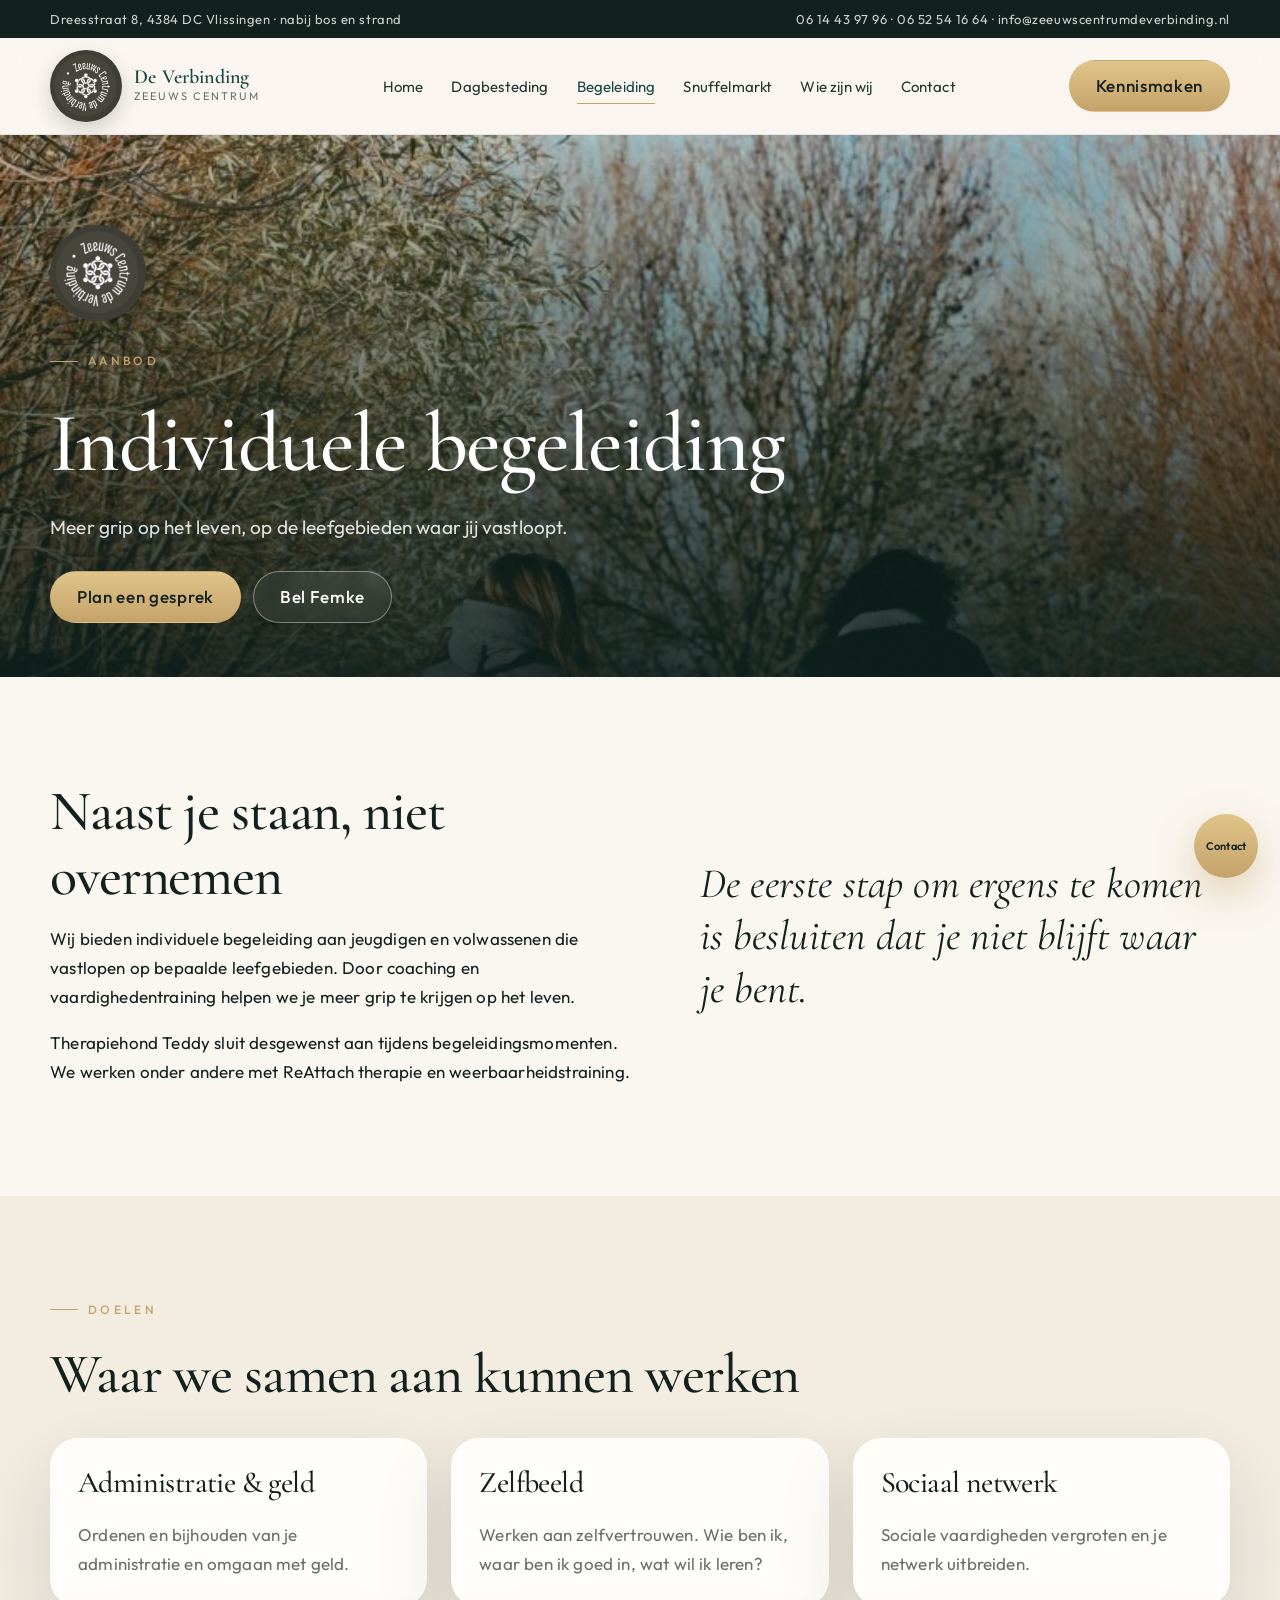
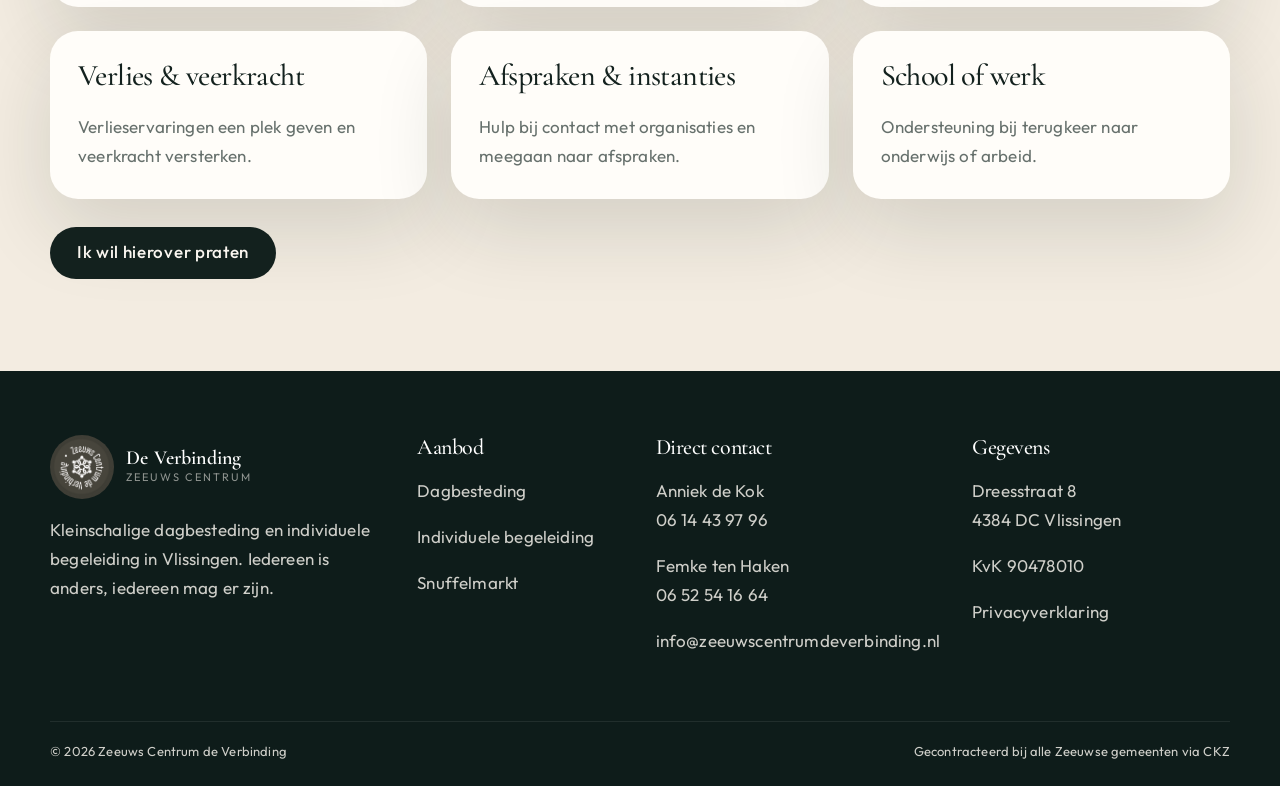
==== begeleiding.html @ 7be74216 "Voeg de verbeterde website voor Zeeuws Centrum de Verbinding toe. Co-authored-by: Cursor <cursoragen" ====
<!DOCTYPE html>
<html lang="nl">
<head>
  <meta charset="UTF-8">
  <meta name="viewport" content="width=device-width, initial-scale=1.0">
  <title>Individuele begeleiding | Zeeuws Centrum de Verbinding</title>
  <meta name="description" content="Individuele begeleiding voor jeugdigen en volwassenen in Vlissingen: coaching, vaardighedentraining, ReAttach en weerbaarheid.">
  <link rel="preconnect" href="https://fonts.googleapis.com">
  <link rel="preconnect" href="https://fonts.gstatic.com" crossorigin>
  <link href="https://fonts.googleapis.com/css2?family=Cormorant+Garamond:ital,wght@0,500;0,600;1,500&family=Outfit:wght@300;400;500;600&display=swap" rel="stylesheet">
  <link rel="icon" href="img/favicon.png" type="image/png">
  <link rel="apple-touch-icon" href="img/logo.png">
  <link rel="stylesheet" href="css/style.css">
</head>
<body data-page="begeleiding">
  <a class="skip" href="#inhoud">Ga naar de inhoud</a>
  <div data-header></div>
  <main id="inhoud">
    <section class="page-hero">
      <div class="page-hero-media">
        <img src="img/begeleiding.jpg" alt="Wandelen tijdens individuele begeleiding">
      </div>
      <div class="container">
        <p class="eyebrow">Aanbod</p>
        <h1>Individuele begeleiding</h1>
        <p class="lede" style="color:rgba(255,255,255,.86)">Meer grip op het leven, op de leefgebieden waar jij vastloopt.</p>
        <div class="cta-row">
          <a class="btn btn-gold" href="contact.html">Plan een gesprek</a>
          <a class="btn btn-ghost" href="tel:+31652541664">Bel Femke</a>
        </div>
      </div>
    </section>

    <section class="section">
      <div class="container split">
        <div>
          <h2>Naast je staan, niet overnemen</h2>
          <p>Wij bieden individuele begeleiding aan jeugdigen en volwassenen die vastlopen op bepaalde leefgebieden. Door coaching en vaardighedentraining helpen we je meer grip te krijgen op het leven.</p>
          <p>Therapiehond Teddy sluit desgewenst aan tijdens begeleidingsmomenten. We werken onder andere met ReAttach therapie en weerbaarheidstraining.</p>
        </div>
        <div>
          <p class="quote">De eerste stap om ergens te komen is besluiten dat je niet blijft waar je bent.</p>
        </div>
      </div>
    </section>

    <section class="section section-sand">
      <div class="container">
        <p class="eyebrow">Doelen</p>
        <h2>Waar we samen aan kunnen werken</h2>
        <div class="cards" style="margin-top:32px">
          <article class="card"><div class="card-body"><h3>Administratie & geld</h3><p>Ordenen en bijhouden van je administratie en omgaan met geld.</p></div></article>
          <article class="card"><div class="card-body"><h3>Zelfbeeld</h3><p>Werken aan zelfvertrouwen. Wie ben ik, waar ben ik goed in, wat wil ik leren?</p></div></article>
          <article class="card"><div class="card-body"><h3>Sociaal netwerk</h3><p>Sociale vaardigheden vergroten en je netwerk uitbreiden.</p></div></article>
          <article class="card"><div class="card-body"><h3>Verlies & veerkracht</h3><p>Verlieservaringen een plek geven en veerkracht versterken.</p></div></article>
          <article class="card"><div class="card-body"><h3>Afspraken & instanties</h3><p>Hulp bij contact met organisaties en meegaan naar afspraken.</p></div></article>
          <article class="card"><div class="card-body"><h3>School of werk</h3><p>Ondersteuning bij terugkeer naar onderwijs of arbeid.</p></div></article>
        </div>
        <div class="cta-row">
          <a class="btn btn-dark" href="contact.html">Ik wil hierover praten</a>
        </div>
      </div>
    </section>
  </main>
  <div data-footer></div>
  <script src="js/main.js"></script>
</body>
</html>
---- css/style.css ----
:root {
  --ink: #13211e;
  --ink-soft: #243632;
  --sea: #1b4742;
  --sea-deep: #0e2a28;
  --sea-mid: #2f6a63;
  --gold: #c4a36a;
  --gold-bright: #e0c48a;
  --sand: #f3ece1;
  --cream: #faf6f0;
  --paper: #fffdf9;
  --terracotta: #b56b4c;
  --muted: #66706c;
  --line: rgba(196, 163, 106, 0.35);
  --shadow: 0 30px 80px rgba(19, 33, 30, 0.14);
  --radius: 22px;
  --header-h: 96px;
  --font-serif: "Cormorant Garamond", "Times New Roman", serif;
  --font-sans: "Outfit", "Segoe UI", sans-serif;
}

*,
*::before,
*::after {
  box-sizing: border-box;
}

html {
  scroll-behavior: smooth;
}

body {
  margin: 0;
  color: var(--ink);
  background: var(--cream);
  font-family: var(--font-sans);
  font-size: 17px;
  line-height: 1.7;
  letter-spacing: 0.01em;
}

img {
  max-width: 100%;
  display: block;
  background: #d9cbb8;
}

a {
  color: inherit;
  text-decoration: none;
}

button,
input,
select,
textarea {
  font: inherit;
}

.skip {
  position: absolute;
  left: 16px;
  top: -40px;
  background: var(--ink);
  color: white;
  padding: 8px 12px;
  z-index: 100;
}

.skip:focus {
  top: 12px;
}

.container {
  width: min(1180px, calc(100% - 40px));
  margin: 0 auto;
}

.eyebrow {
  display: inline-flex;
  align-items: center;
  gap: 10px;
  color: var(--gold);
  font-size: 12px;
  font-weight: 500;
  letter-spacing: 0.28em;
  text-transform: uppercase;
}

.eyebrow::before {
  content: "";
  width: 28px;
  height: 1px;
  background: var(--gold);
}

h1,
h2,
h3,
.serif {
  font-family: var(--font-serif);
  font-weight: 500;
  letter-spacing: -0.02em;
  line-height: 1.15;
}

h1 {
  font-size: clamp(42px, 7vw, 84px);
  margin: 12px 0 18px;
}

h2 {
  font-size: clamp(34px, 5vw, 56px);
  margin: 10px 0 16px;
}

h3 {
  font-size: 30px;
  margin: 0 0 10px;
}

.lede {
  font-size: 19px;
  color: var(--muted);
  max-width: 640px;
}

.btn {
  display: inline-flex;
  align-items: center;
  justify-content: center;
  gap: 10px;
  min-height: 52px;
  padding: 0 26px;
  border-radius: 999px;
  border: 1px solid transparent;
  cursor: pointer;
  transition: 0.25s ease;
  font-weight: 500;
  letter-spacing: 0.04em;
}

.btn-gold {
  background: linear-gradient(180deg, var(--gold-bright), var(--gold));
  color: var(--ink);
}

.btn-gold:hover {
  transform: translateY(-2px);
  box-shadow: 0 12px 30px rgba(196, 163, 106, 0.35);
}

.btn-ghost {
  border-color: rgba(255, 255, 255, 0.4);
  color: white;
  background: rgba(255, 255, 255, 0.06);
  backdrop-filter: blur(8px);
}

.btn-ghost:hover,
.btn-outline:hover {
  background: var(--ink);
  color: white;
  border-color: var(--ink);
}

.btn-outline {
  border-color: var(--ink);
  background: transparent;
}

.btn-dark {
  background: var(--ink);
  color: var(--cream);
}

.topbar {
  background: var(--ink);
  color: rgba(250, 246, 240, 0.82);
  font-size: 13px;
  letter-spacing: 0.04em;
}

.topbar .container {
  display: flex;
  justify-content: space-between;
  gap: 16px;
  min-height: 38px;
  align-items: center;
  flex-wrap: wrap;
}

.topbar a:hover {
  color: var(--gold-bright);
}

.header {
  position: sticky;
  top: 0;
  z-index: 40;
  background: rgba(250, 246, 240, 0.9);
  backdrop-filter: blur(16px);
  border-bottom: 1px solid rgba(19, 33, 30, 0.08);
}

.header.scrolled {
  box-shadow: 0 10px 30px rgba(19, 33, 30, 0.08);
}

.nav {
  display: flex;
  align-items: center;
  justify-content: space-between;
  min-height: var(--header-h);
  gap: 20px;
  position: relative;
}

.logo {
  display: flex;
  align-items: center;
  gap: 12px;
  min-width: 220px;
  color: var(--sea);
}

.logo img {
  width: 72px;
  height: 72px;
  object-fit: cover;
  border-radius: 50%;
  box-shadow: 0 8px 20px rgba(19, 33, 30, 0.18);
  background: #3f3e36;
}

.logo strong {
  display: block;
  font-family: var(--font-serif);
  font-size: 20px;
  font-weight: 600;
  line-height: 1;
}

.logo span {
  display: block;
  font-size: 11px;
  letter-spacing: 0.18em;
  text-transform: uppercase;
  color: var(--muted);
}

.nav-links {
  display: flex;
  align-items: center;
  gap: 28px;
  list-style: none;
  margin: 0;
  padding: 0;
}

.nav-cta {
  display: none;
}

.nav-links a {
  font-size: 15px;
  color: var(--ink-soft);
  position: relative;
}

.nav-links a:hover,
.nav-links a.active {
  color: var(--sea);
}

.nav-links a.active::after {
  content: "";
  position: absolute;
  left: 0;
  right: 0;
  bottom: -8px;
  height: 1px;
  background: var(--gold);
}

:focus-visible {
  outline: 2px solid var(--gold);
  outline-offset: 3px;
}

.menu-toggle {
  display: none;
  width: 44px;
  height: 44px;
  border: 0;
  background: transparent;
  cursor: pointer;
}

.menu-toggle span,
.menu-toggle span::before,
.menu-toggle span::after {
  display: block;
  width: 22px;
  height: 2px;
  background: var(--ink);
  position: relative;
}

.menu-toggle span::before,
.menu-toggle span::after {
  content: "";
  position: absolute;
}

.menu-toggle span::before {
  top: -7px;
}

.menu-toggle span::after {
  top: 7px;
}

.hero {
  position: relative;
  min-height: calc(100vh - 122px);
  display: grid;
  align-items: end;
  color: white;
  overflow: hidden;
  background: var(--sea-deep, #0e2a28);
}

.hero-media,
.page-hero-media {
  position: absolute;
  inset: 0;
}

.hero-media img,
.page-hero-media img {
  width: 100%;
  height: 100%;
  object-fit: cover;
}

.hero-media::after,
.page-hero-media::after {
  content: "";
  position: absolute;
  inset: 0;
  background:
    linear-gradient(180deg, rgba(14, 32, 29, 0.18) 0%, rgba(14, 32, 29, 0.55) 48%, rgba(14, 32, 29, 0.88) 100%),
    radial-gradient(circle at 20% 20%, rgba(196, 163, 106, 0.18), transparent 36%);
}

.hero-content {
  position: relative;
  z-index: 1;
  padding: 80px 0 64px;
}

.hero-logo {
  width: 132px;
  height: 132px;
  object-fit: cover;
  border-radius: 50%;
  margin-bottom: 22px;
  box-shadow: 0 18px 40px rgba(0, 0, 0, 0.28);
  background: #3f3e36;
}

.page-hero .hero-logo {
  width: 96px;
  height: 96px;
  margin-bottom: 18px;
}

.hero-actions,
.cta-row {
  display: flex;
  flex-wrap: wrap;
  gap: 12px;
  margin-top: 28px;
}

.trust-row {
  display: flex;
  flex-wrap: wrap;
  gap: 10px;
  margin-top: 36px;
}

.chip {
  border: 1px solid rgba(255, 255, 255, 0.22);
  background: rgba(255, 255, 255, 0.08);
  padding: 8px 14px;
  border-radius: 999px;
  font-size: 13px;
}

.page-hero {
  position: relative;
  min-height: 420px;
  display: grid;
  align-items: end;
  color: white;
}

.page-hero .container {
  position: relative;
  z-index: 1;
  padding: 90px 0 54px;
}

.section {
  padding: 92px 0;
}

.section-dark {
  background: var(--ink);
  color: var(--cream);
}

.section-sea {
  background: var(--sea);
  color: var(--cream);
}

.section-sand {
  background: var(--sand);
}

.split {
  display: grid;
  grid-template-columns: 1.05fr 0.95fr;
  gap: 64px;
  align-items: center;
}

.quote-mark {
  font-family: var(--font-serif);
  font-size: 88px;
  line-height: 0.6;
  color: var(--gold);
  margin-bottom: 18px;
}

.quote {
  font-family: var(--font-serif);
  font-size: clamp(28px, 3.4vw, 42px);
  font-style: italic;
  line-height: 1.25;
}

.frame {
  position: relative;
}

.frame img {
  width: 100%;
  height: 560px;
  object-fit: cover;
  border-radius: 28px;
}

.frame::after {
  content: "";
  position: absolute;
  inset: 18px -18px -18px 18px;
  border: 1px solid var(--gold);
  border-radius: 28px;
  z-index: -1;
}

.stats {
  display: grid;
  grid-template-columns: repeat(3, 1fr);
  gap: 18px;
  margin-top: 36px;
}

.stat {
  padding: 18px 0 0;
  border-top: 1px solid var(--line);
}

.stat b {
  display: block;
  font-family: var(--font-serif);
  font-size: 28px;
}

.cards {
  display: grid;
  grid-template-columns: repeat(3, 1fr);
  gap: 24px;
}

.card {
  background: var(--paper);
  border-radius: 28px;
  overflow: hidden;
  box-shadow: var(--shadow);
  display: flex;
  flex-direction: column;
  transition: transform 0.35s ease, box-shadow 0.35s ease;
}

.card:hover {
  transform: translateY(-6px);
  box-shadow: 0 40px 90px rgba(19, 33, 30, 0.18);
}

.card img {
  width: 100%;
  height: 240px;
  object-fit: cover;
  object-position: center 18%;
}

.card-body {
  padding: 28px;
  display: flex;
  flex-direction: column;
  gap: 10px;
  flex: 1;
}

.card-body p {
  color: var(--muted);
  margin: 0 0 auto;
}

.mosaic {
  display: grid;
  grid-template-columns: 1.2fr 1fr 1fr;
  grid-template-rows: 240px 240px;
  gap: 16px;
}

.tile {
  position: relative;
  overflow: hidden;
  border-radius: 24px;
  color: white;
}

.tile img {
  width: 100%;
  height: 100%;
  object-fit: cover;
  transition: 0.6s ease;
}

.tile:hover img {
  transform: scale(1.06);
}

.tile span {
  position: absolute;
  left: 20px;
  bottom: 18px;
  z-index: 1;
  font-family: var(--font-serif);
  font-size: 28px;
}

.tile::after {
  content: "";
  position: absolute;
  inset: 0;
  background: linear-gradient(180deg, transparent, rgba(13, 28, 26, 0.72));
}

.tile.wide {
  grid-row: span 2;
}

.steps {
  display: grid;
  grid-template-columns: repeat(3, 1fr);
  gap: 28px;
}

.step {
  padding: 8px 8px 0 0;
}

.step-num {
  font-family: var(--font-serif);
  font-size: 54px;
  color: var(--gold);
  line-height: 1;
}

.tags {
  display: flex;
  flex-wrap: wrap;
  gap: 10px;
}

.tag {
  background: rgba(255, 255, 255, 0.08);
  border: 1px solid rgba(255, 255, 255, 0.14);
  padding: 8px 14px;
  border-radius: 999px;
  font-size: 14px;
}

.team-grid {
  display: grid;
  grid-template-columns: 1fr 1fr;
  gap: 24px;
}

.person {
  background: var(--paper);
  border-radius: 28px;
  padding: 32px;
  box-shadow: var(--shadow);
}

.avatar {
  width: 84px;
  height: 84px;
  border-radius: 50%;
  display: grid;
  place-items: center;
  background: var(--sea);
  color: var(--gold-bright);
  font-family: var(--font-serif);
  font-size: 32px;
  margin-bottom: 18px;
}

.trust-grid {
  display: grid;
  grid-template-columns: repeat(4, 1fr);
  gap: 18px;
}

.trust-item {
  border: 1px solid var(--line);
  border-radius: 20px;
  padding: 24px;
  background: rgba(255, 255, 255, 0.03);
}

.contact-panel {
  display: grid;
  grid-template-columns: 0.9fr 1.1fr;
  gap: 36px;
  background: var(--paper);
  color: var(--ink);
  border-radius: 32px;
  overflow: hidden;
  box-shadow: var(--shadow);
}

.contact-side {
  background: var(--sea);
  color: var(--cream);
  padding: 42px;
}

.contact-side a {
  color: var(--gold-bright);
}

.contact-form,
.form-wrap {
  padding: 42px;
}

.form-grid {
  display: grid;
  grid-template-columns: 1fr 1fr;
  gap: 16px;
}

label {
  display: block;
  font-size: 13px;
  letter-spacing: 0.08em;
  text-transform: uppercase;
  margin-bottom: 6px;
  color: var(--muted);
}

input,
select,
textarea {
  width: 100%;
  border: 1px solid rgba(19, 33, 30, 0.12);
  background: var(--cream);
  border-radius: 14px;
  padding: 14px 16px;
  outline: none;
}

input:focus,
select:focus,
textarea:focus {
  border-color: var(--gold);
  box-shadow: 0 0 0 4px rgba(196, 163, 106, 0.18);
}

textarea {
  min-height: 140px;
  resize: vertical;
}

.full {
  grid-column: 1 / -1;
}

.form-success {
  display: none;
  background: #eef6f1;
  border: 1px solid #b7d7c5;
  color: #1d4d38;
  padding: 16px 18px;
  border-radius: 16px;
  margin-bottom: 16px;
}

.form-success.show {
  display: block;
}

.footer {
  background: #0e1c1a;
  color: rgba(250, 246, 240, 0.82);
  padding: 64px 0 24px;
}

.footer-grid {
  display: grid;
  grid-template-columns: 1.3fr 0.8fr 0.9fr 1fr;
  gap: 32px;
}

.footer h3 {
  color: white;
  font-size: 22px;
}

.footer .logo {
  color: var(--gold-bright);
  margin-bottom: 16px;
}

.footer .logo strong {
  color: white;
}

.footer .logo span {
  color: rgba(250, 246, 240, 0.55);
}

.footer .logo img {
  width: 64px;
  height: 64px;
  box-shadow: none;
}

.footer a:hover {
  color: var(--gold-bright);
}

.footer-bottom {
  display: flex;
  justify-content: space-between;
  gap: 12px;
  flex-wrap: wrap;
  margin-top: 48px;
  padding-top: 18px;
  border-top: 1px solid rgba(255, 255, 255, 0.08);
  font-size: 13px;
}

.sticky-cta {
  display: none;
}

.float-contact {
  position: fixed;
  right: 22px;
  bottom: 22px;
  z-index: 50;
}

.float-btn {
  width: 64px;
  height: 64px;
  border: 0;
  border-radius: 50%;
  background: linear-gradient(180deg, var(--gold-bright), var(--gold));
  color: var(--ink);
  box-shadow: 0 16px 40px rgba(196, 163, 106, 0.45);
  cursor: pointer;
  font-weight: 600;
  font-size: 11px;
  letter-spacing: 0.02em;
  line-height: 1.15;
  padding: 6px;
}

.float-panel {
  display: none;
  position: absolute;
  right: 0;
  bottom: 76px;
  width: 280px;
  background: var(--paper);
  border-radius: 20px;
  box-shadow: var(--shadow);
  padding: 16px;
}

.float-panel.open {
  display: grid;
  gap: 8px;
}

.float-panel a {
  display: block;
  padding: 12px 14px;
  border-radius: 12px;
  background: var(--sand);
}

.float-panel a:hover {
  background: var(--ink);
  color: white;
}

.map {
  width: 100%;
  height: 360px;
  border: 0;
  border-radius: 24px;
  filter: grayscale(0.25) contrast(1.05);
}

.list {
  margin: 0;
  padding-left: 18px;
  color: var(--muted);
}

.list li {
  margin: 8px 0;
}

.activity-grid {
  display: grid;
  grid-template-columns: repeat(3, 1fr);
  gap: 22px;
}

.activity {
  background: var(--paper);
  border-radius: 24px;
  overflow: hidden;
  box-shadow: var(--shadow);
}

.activity img {
  height: 190px;
  width: 100%;
  object-fit: cover;
}

.activity div {
  padding: 22px;
}

.shop-grid {
  display: grid;
  grid-template-columns: repeat(3, 1fr);
  gap: 22px;
}

.product {
  background: var(--paper);
  border-radius: 24px;
  overflow: hidden;
  box-shadow: var(--shadow);
}

.product img {
  height: 250px;
  width: 100%;
  object-fit: cover;
}

.product div {
  padding: 20px 22px 24px;
}

.price {
  color: var(--sea);
  font-weight: 600;
}

.reveal {
  opacity: 0;
  transform: translateY(18px);
  animation: rise 0.8s ease forwards;
}

@keyframes rise {
  to {
    opacity: 1;
    transform: none;
  }
}

@media (max-width: 980px) {
  .menu-toggle {
    display: grid;
    place-items: center;
  }

  .nav-links,
  .header-cta {
    display: none;
  }

  .nav-links.open {
    display: flex;
    flex-direction: column;
    align-items: stretch;
    position: absolute;
    left: 50%;
    transform: translateX(-50%);
    width: 100vw;
    top: 100%;
    background: var(--cream);
    padding: 12px 24px 24px;
    border-bottom: 1px solid rgba(19, 33, 30, 0.08);
    box-shadow: 0 24px 40px rgba(19, 33, 30, 0.1);
    gap: 6px;
    z-index: 30;
  }

  .nav-links.open a {
    display: block;
    padding: 10px 0;
    font-size: 17px;
  }

  .nav-cta {
    display: block;
    padding-top: 10px;
  }

  .nav-cta .btn {
    width: 100%;
  }

  .logo {
    min-width: 0;
  }

  .logo img {
    width: 52px;
    height: 52px;
  }

  .nav {
    min-height: 72px;
  }

  .split,
  .cards,
  .steps,
  .team-grid,
  .trust-grid,
  .contact-panel,
  .footer-grid,
  .activity-grid,
  .shop-grid,
  .form-grid,
  .stats {
    grid-template-columns: 1fr;
  }

  .mosaic {
    grid-template-columns: 1fr;
    grid-template-rows: none;
  }

  .tile,
  .tile.wide {
    min-height: 220px;
    grid-row: auto;
  }

  .frame img {
    height: 280px;
  }

  .frame::after {
    display: none;
  }

  .sticky-cta {
    display: grid;
    grid-template-columns: 1fr 1fr;
    position: fixed;
    left: 0;
    right: 0;
    bottom: 0;
    z-index: 45;
    background: var(--ink);
    padding: 10px 10px max(10px, env(safe-area-inset-bottom));
    gap: 8px;
  }

  .sticky-cta .btn {
    min-height: 46px;
    width: 100%;
  }

  .sticky-cta .btn-ghost {
    color: white;
    border-color: rgba(255, 255, 255, 0.35);
    background: transparent;
  }

  .float-contact {
    display: none;
  }

  body {
    padding-bottom: calc(70px + env(safe-area-inset-bottom));
  }

  .section {
    padding: 64px 0;
  }

  .contact-side,
  .contact-form,
  .form-wrap {
    padding: 24px;
  }

  .hero .btn-ghost {
    display: none;
  }
}

@media (max-width: 640px) {
  .topbar {
    display: none;
  }

  .hero,
  .page-hero {
    min-height: 0;
  }

  .hero-content,
  .page-hero .container {
    padding: 36px 0 40px;
  }

  .hero-logo {
    display: none;
  }

  .container {
    width: min(1180px, calc(100% - 32px));
  }

  h1 {
    font-size: clamp(34px, 11vw, 48px);
  }

  .lede {
    font-size: 16px;
  }

  .chip {
    font-size: 12px;
    padding: 6px 10px;
  }
}
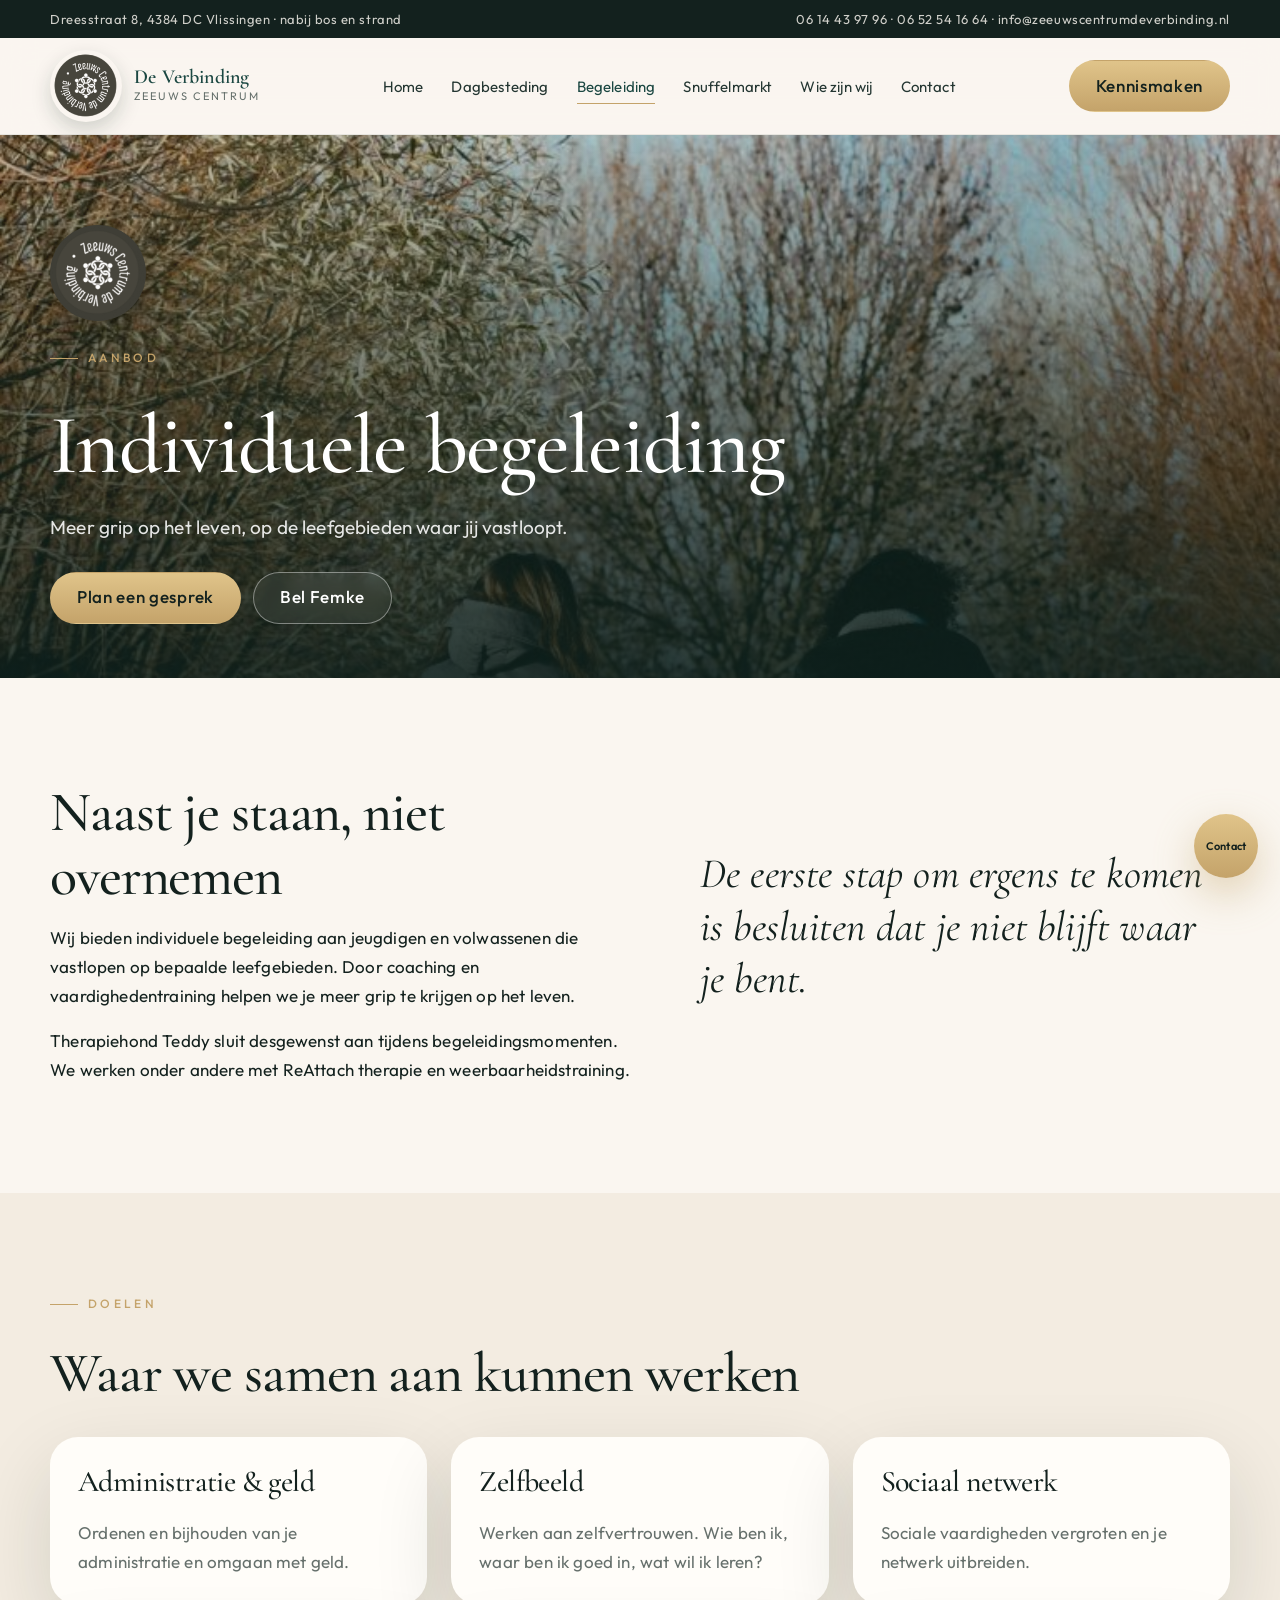
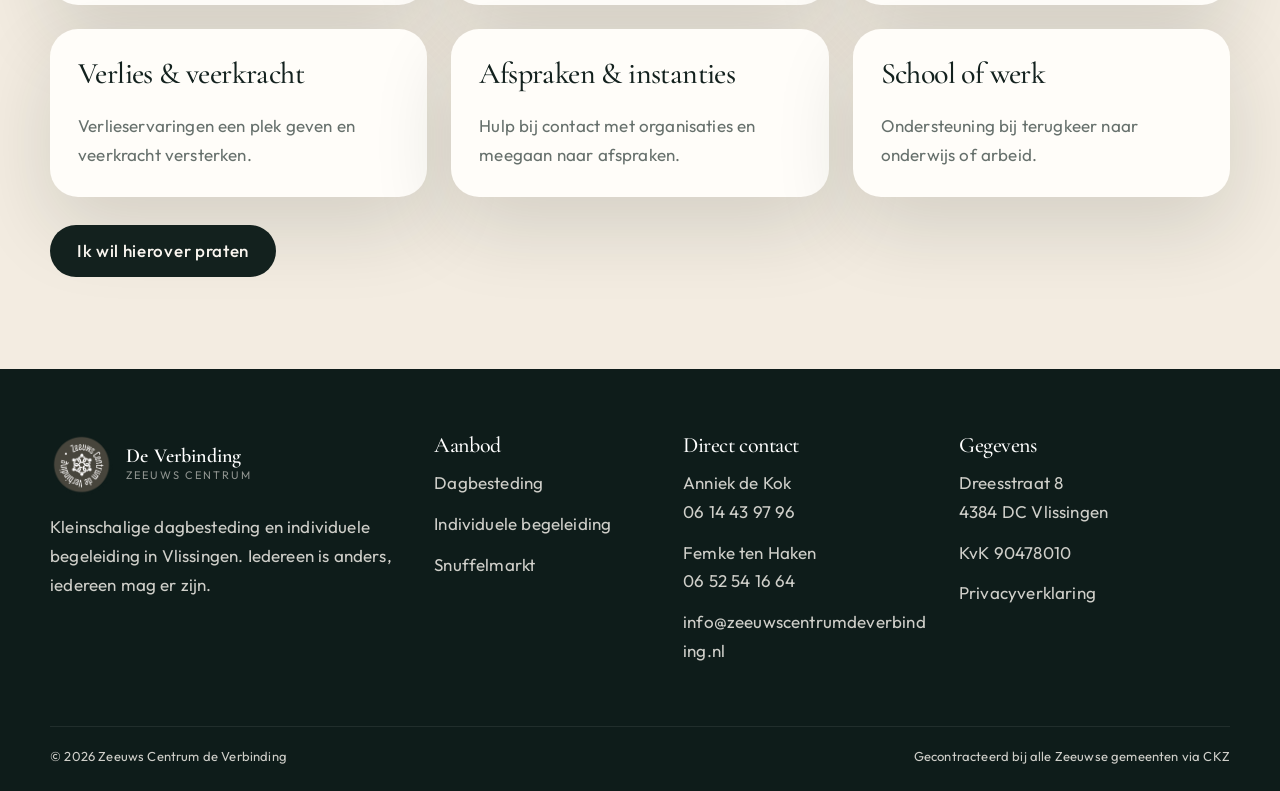
==== commit 1e958fb5: "Maak contactknoppen en mobiele weergave professioneler. Co-authored-by: Cursor <cursoragent@cursor.c" ====
--- a/begeleiding.html
+++ b/begeleiding.html
@@ -2,7 +2,7 @@
 <html lang="nl">
 <head>
   <meta charset="UTF-8">
-  <meta name="viewport" content="width=device-width, initial-scale=1.0">
+  <meta name="viewport" content="width=device-width, initial-scale=1.0, viewport-fit=cover">
   <title>Individuele begeleiding | Zeeuws Centrum de Verbinding</title>
   <meta name="description" content="Individuele begeleiding voor jeugdigen en volwassenen in Vlissingen: coaching, vaardighedentraining, ReAttach en weerbaarheid.">
   <link rel="preconnect" href="https://fonts.googleapis.com">
@@ -10,7 +10,7 @@
   <link href="https://fonts.googleapis.com/css2?family=Cormorant+Garamond:ital,wght@0,500;0,600;1,500&family=Outfit:wght@300;400;500;600&display=swap" rel="stylesheet">
   <link rel="icon" href="img/favicon.png" type="image/png">
   <link rel="apple-touch-icon" href="img/logo.png">
-  <link rel="stylesheet" href="css/style.css">
+  <link rel="stylesheet" href="css/style.css?v=3">
 </head>
 <body data-page="begeleiding">
   <a class="skip" href="#inhoud">Ga naar de inhoud</a>
@@ -23,7 +23,7 @@
       <div class="container">
         <p class="eyebrow">Aanbod</p>
         <h1>Individuele begeleiding</h1>
-        <p class="lede" style="color:rgba(255,255,255,.86)">Meer grip op het leven, op de leefgebieden waar jij vastloopt.</p>
+        <p class="lede">Meer grip op het leven, op de leefgebieden waar jij vastloopt.</p>
         <div class="cta-row">
           <a class="btn btn-gold" href="contact.html">Plan een gesprek</a>
           <a class="btn btn-ghost" href="tel:+31652541664">Bel Femke</a>
@@ -48,7 +48,7 @@
       <div class="container">
         <p class="eyebrow">Doelen</p>
         <h2>Waar we samen aan kunnen werken</h2>
-        <div class="cards" style="margin-top:32px">
+        <div class="cards">
           <article class="card"><div class="card-body"><h3>Administratie & geld</h3><p>Ordenen en bijhouden van je administratie en omgaan met geld.</p></div></article>
           <article class="card"><div class="card-body"><h3>Zelfbeeld</h3><p>Werken aan zelfvertrouwen. Wie ben ik, waar ben ik goed in, wat wil ik leren?</p></div></article>
           <article class="card"><div class="card-body"><h3>Sociaal netwerk</h3><p>Sociale vaardigheden vergroten en je netwerk uitbreiden.</p></div></article>
--- a/css/style.css
+++ b/css/style.css
@@ -29,6 +29,11 @@
   scroll-behavior: smooth;
 }
 
+html {
+  scroll-behavior: smooth;
+  overflow-x: hidden;
+}
+
 body {
   margin: 0;
   color: var(--ink);
@@ -37,12 +42,23 @@
   font-size: 17px;
   line-height: 1.7;
   letter-spacing: 0.01em;
+  overflow-x: hidden;
+  -webkit-font-smoothing: antialiased;
+  -moz-osx-font-smoothing: grayscale;
+}
+
+::selection {
+  background: rgba(196, 163, 106, 0.28);
+  color: var(--ink);
+}
+
+p {
+  margin: 0 0 16px;
 }
 
 img {
   max-width: 100%;
   display: block;
-  background: #d9cbb8;
 }
 
 a {
@@ -138,6 +154,7 @@
   transition: 0.25s ease;
   font-weight: 500;
   letter-spacing: 0.04em;
+  text-align: center;
 }
 
 .btn-gold {
@@ -230,7 +247,11 @@
   object-fit: cover;
   border-radius: 50%;
   box-shadow: 0 8px 20px rgba(19, 33, 30, 0.18);
-  background: #3f3e36;
+  flex-shrink: 0;
+}
+
+.logo div {
+  white-space: nowrap;
 }
 
 .logo strong {
@@ -288,6 +309,10 @@
   outline-offset: 3px;
 }
 
+body.menu-open {
+  overflow: hidden;
+}
+
 .menu-toggle {
   display: none;
   width: 44px;
@@ -354,6 +379,15 @@
     radial-gradient(circle at 20% 20%, rgba(196, 163, 106, 0.18), transparent 36%);
 }
 
+.hero .lede,
+.page-hero .lede {
+  color: rgba(255, 255, 255, 0.88);
+}
+
+.section-sea .lede {
+  color: rgba(250, 246, 240, 0.82);
+}
+
 .hero-content {
   position: relative;
   z-index: 1;
@@ -532,6 +566,21 @@
   margin: 0 0 auto;
 }
 
+.card-body .btn {
+  margin-top: 16px;
+  align-self: flex-start;
+}
+
+.cards,
+.mosaic,
+.steps,
+.team-grid,
+.activity-grid,
+.shop-grid,
+.trust-grid {
+  margin-top: 32px;
+}
+
 .mosaic {
   display: grid;
   grid-template-columns: 1.2fr 1fr 1fr;
@@ -598,6 +647,7 @@
   display: flex;
   flex-wrap: wrap;
   gap: 10px;
+  margin-top: 22px;
 }
 
 .tag {
@@ -619,6 +669,32 @@
   border-radius: 28px;
   padding: 32px;
   box-shadow: var(--shadow);
+}
+
+.team-note {
+  margin-top: 28px;
+}
+
+.trust-item p {
+  color: var(--muted);
+  margin: 0;
+}
+
+.trust-item h3 {
+  font-size: 24px;
+}
+
+.prose {
+  max-width: 820px;
+}
+
+.prose h2 {
+  font-size: clamp(26px, 4vw, 34px);
+  margin: 32px 0 12px;
+}
+
+.map {
+  margin-top: 36px;
 }
 
 .avatar {
@@ -656,6 +732,7 @@
   border-radius: 32px;
   overflow: hidden;
   box-shadow: var(--shadow);
+  margin-top: 36px;
 }
 
 .contact-side {
@@ -664,8 +741,78 @@
   padding: 42px;
 }
 
-.contact-side a {
+.contact-side a:not(.action-btn) {
   color: var(--gold-bright);
+}
+
+.contact-sub {
+  margin-top: 28px;
+}
+
+.contact-person {
+  padding: 14px 0;
+  border-bottom: 1px solid rgba(255, 255, 255, 0.12);
+}
+
+.contact-person:first-of-type {
+  padding-top: 8px;
+}
+
+.contact-mail {
+  overflow-wrap: anywhere;
+  word-break: break-word;
+  margin: 18px 0 10px;
+}
+
+.contact-person strong {
+  display: block;
+  font-weight: 600;
+  margin-bottom: 4px;
+}
+
+.contact-actions {
+  display: flex;
+  flex-direction: column;
+  gap: 12px;
+  width: 100%;
+  margin-top: 24px;
+}
+
+.contact-side .contact-actions a.action-btn {
+  display: flex;
+  align-items: center;
+  justify-content: center;
+  width: 100%;
+  min-height: 52px;
+  padding: 14px 22px;
+  border-radius: 999px;
+  box-sizing: border-box;
+  font-weight: 600;
+  letter-spacing: 0.03em;
+  text-decoration: none;
+  line-height: 1.2;
+}
+
+.contact-side .contact-actions a.action-btn-solid {
+  background: #e8d5a8;
+  color: #13211e;
+  border: 1px solid #e8d5a8;
+}
+
+.contact-side .contact-actions a.action-btn-solid:hover {
+  background: #f3e6c4;
+  color: #13211e;
+}
+
+.contact-side .contact-actions a.action-btn-line {
+  background: transparent;
+  color: #faf6f0;
+  border: 1.5px solid rgba(250, 246, 240, 0.55);
+}
+
+.contact-side .contact-actions a.action-btn-line:hover {
+  background: rgba(250, 246, 240, 0.1);
+  color: #faf6f0;
 }
 
 .contact-form,
@@ -765,8 +912,12 @@
   box-shadow: none;
 }
 
-.footer a:hover {
-  color: var(--gold-bright);
+.footer p {
+  margin: 0 0 12px;
+}
+
+.footer a {
+  overflow-wrap: anywhere;
 }
 
 .footer-bottom {
@@ -873,8 +1024,9 @@
   object-fit: cover;
 }
 
-.activity div {
-  padding: 22px;
+.activity p {
+  color: var(--muted);
+  margin: 0;
 }
 
 .shop-grid {
@@ -900,9 +1052,12 @@
   padding: 20px 22px 24px;
 }
 
-.price {
-  color: var(--sea);
-  font-weight: 600;
+.step p {
+  color: var(--muted);
+}
+
+.product h3 {
+  margin-bottom: 6px;
 }
 
 .reveal {
@@ -959,6 +1114,12 @@
 
   .nav-cta .btn {
     width: 100%;
+    color: var(--ink);
+    padding: 0 26px;
+  }
+
+  .nav-links.open a.active::after {
+    display: none;
   }
 
   .logo {
@@ -1046,11 +1207,43 @@
   .contact-side,
   .contact-form,
   .form-wrap {
-    padding: 24px;
-  }
-
-  .hero .btn-ghost {
+    padding: 28px 22px;
+  }
+
+  .contact-panel {
+    gap: 0;
+    margin-top: 28px;
+  }
+
+  .hero .btn-ghost,
+  .page-hero .btn-ghost {
     display: none;
+  }
+
+  .sticky-cta .btn-gold {
+    color: var(--ink);
+  }
+
+  h3 {
+    font-size: 26px;
+  }
+}
+
+@media (min-width: 700px) and (max-width: 980px) {
+  .cards,
+  .activity-grid,
+  .shop-grid,
+  .team-grid,
+  .steps,
+  .trust-grid {
+    grid-template-columns: 1fr 1fr;
+  }
+}
+
+@media (hover: none) {
+  .card:hover {
+    transform: none;
+    box-shadow: var(--shadow);
   }
 }
 
@@ -1074,7 +1267,15 @@
   }
 
   .container {
-    width: min(1180px, calc(100% - 32px));
+    width: min(1180px, calc(100% - 48px));
+  }
+
+  .section-sea {
+    padding: 56px 0 72px;
+  }
+
+  .section-sea h2 {
+    font-size: clamp(32px, 9vw, 44px);
   }
 
   h1 {
@@ -1089,4 +1290,68 @@
     font-size: 12px;
     padding: 6px 10px;
   }
-}
+
+  .quote-mark {
+    font-size: 64px;
+  }
+
+  .tile span {
+    font-size: 24px;
+  }
+
+  .contact-form h2 {
+    font-size: 32px;
+  }
+}
+
+.contact-actions {
+  display: flex;
+  flex-direction: column;
+  gap: 12px;
+  width: 100%;
+  margin-top: 24px;
+}
+
+.contact-actions .action-btn {
+  display: flex;
+  align-items: center;
+  justify-content: center;
+  gap: 10px;
+  width: 100%;
+  min-height: 52px;
+  padding: 14px 20px;
+  border-radius: 999px;
+  box-sizing: border-box;
+  font-weight: 600;
+  letter-spacing: 0.02em;
+  line-height: 1.2;
+  text-decoration: none;
+}
+
+.contact-actions .action-btn svg {
+  width: 18px;
+  height: 18px;
+  flex-shrink: 0;
+}
+
+.contact-actions .action-btn-solid {
+  background: #e8d5a8;
+  color: #13211e;
+  border: 1px solid #e8d5a8;
+}
+
+.contact-actions .action-btn-solid:hover {
+  background: #f3e6c4;
+  color: #13211e;
+}
+
+.contact-actions .action-btn-line {
+  background: transparent;
+  color: #faf6f0;
+  border: 1.5px solid rgba(250, 246, 240, 0.65);
+}
+
+.contact-actions .action-btn-line:hover {
+  background: rgba(250, 246, 240, 0.1);
+  color: #faf6f0;
+}
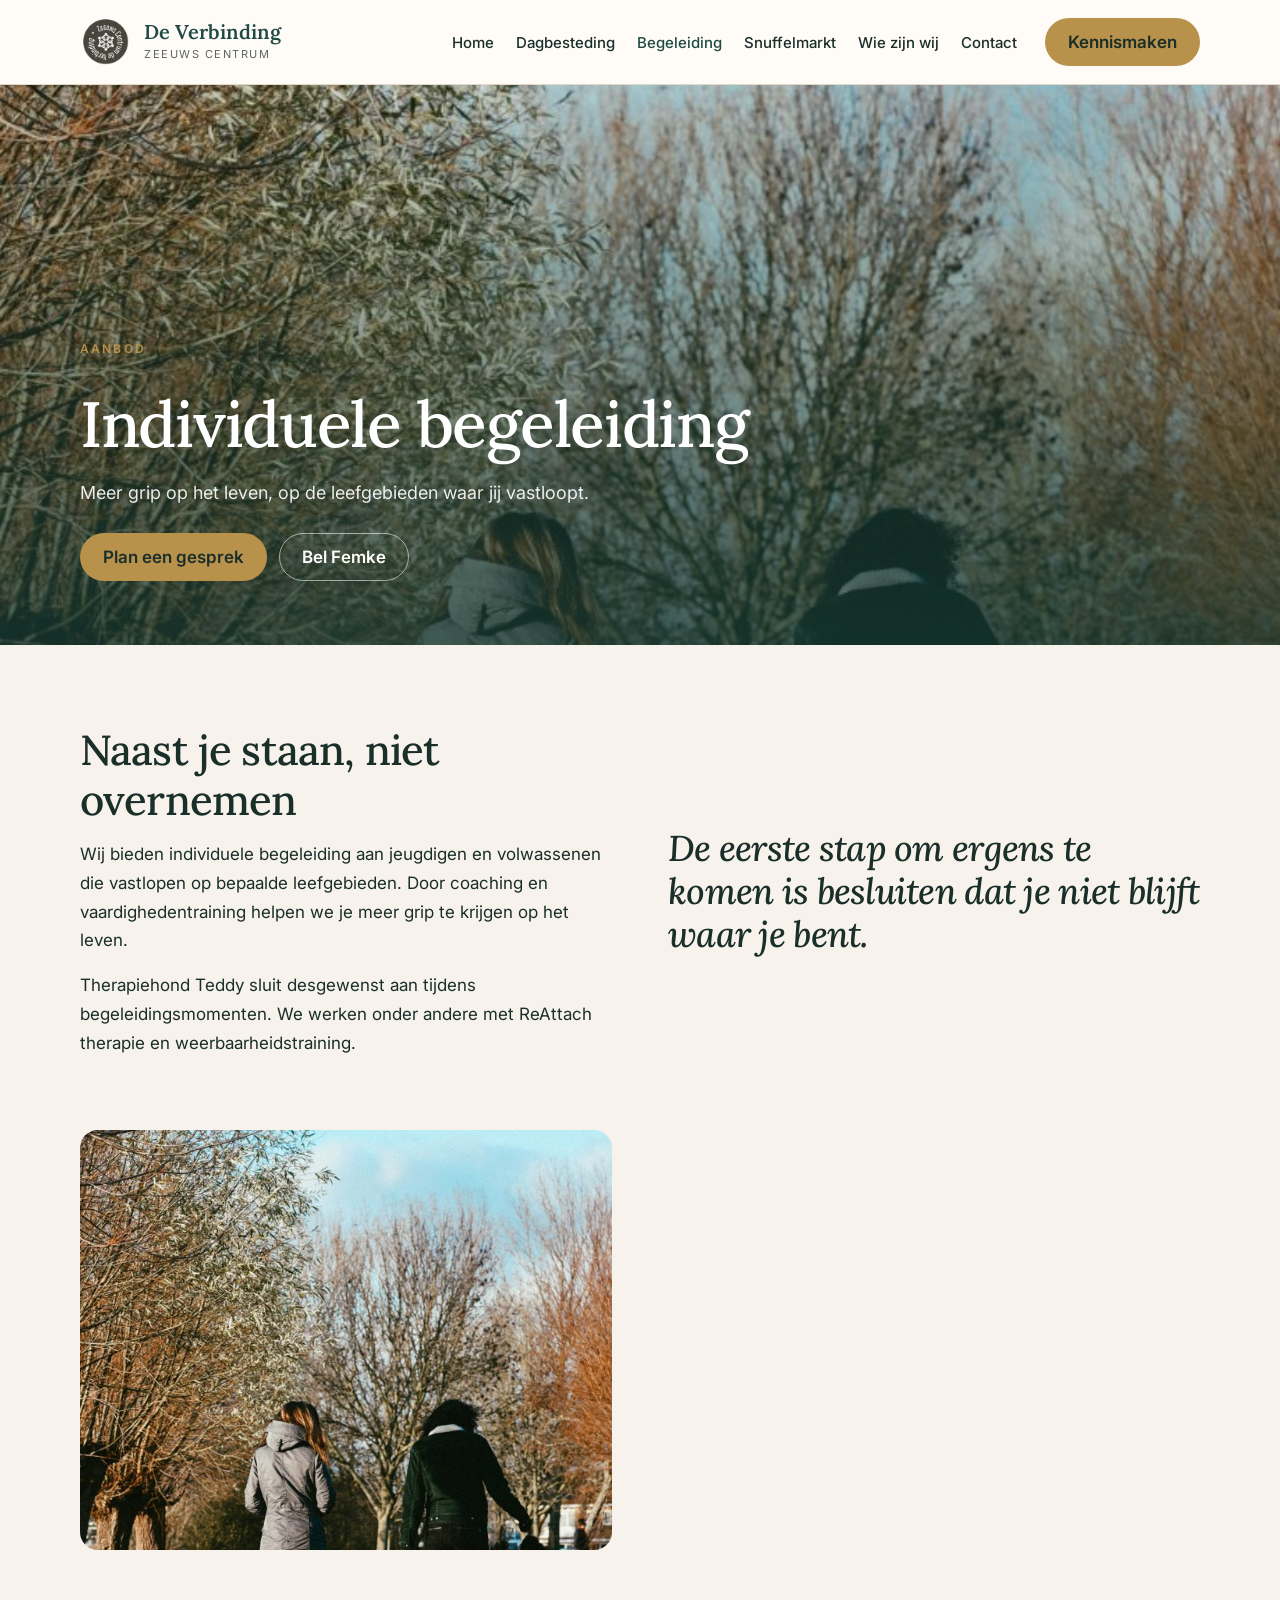
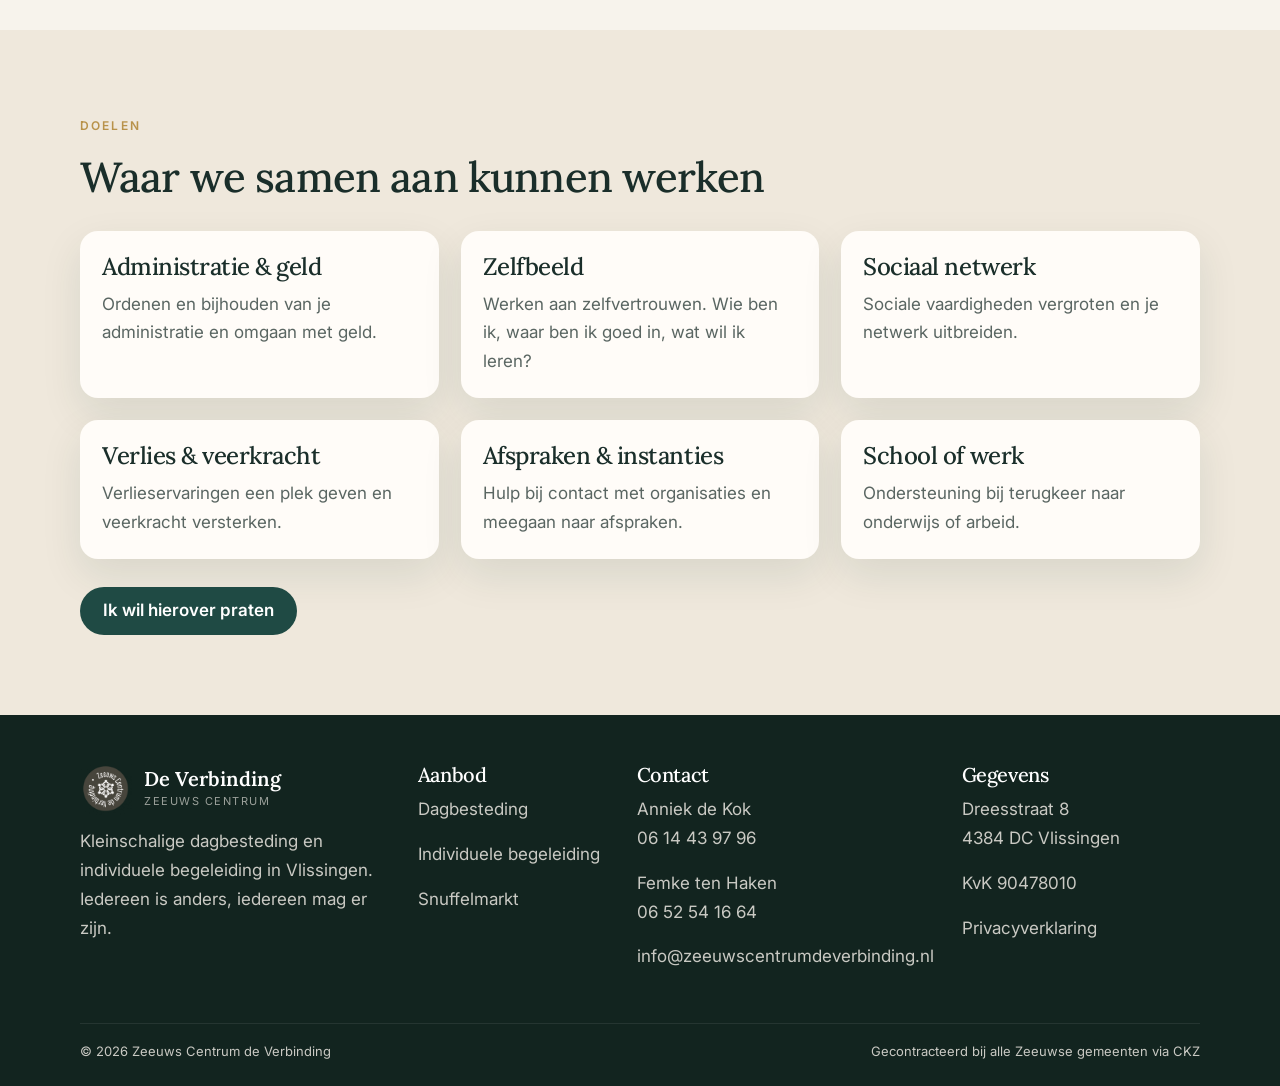
==== commit 4a27d027: "Bouw de site opnieuw op met originele foto's en een heldere mobiele layout. Co-authored-by: Cursor <" ====
--- a/begeleiding.html
+++ b/begeleiding.html
@@ -7,13 +7,12 @@
   <meta name="description" content="Individuele begeleiding voor jeugdigen en volwassenen in Vlissingen: coaching, vaardighedentraining, ReAttach en weerbaarheid.">
   <link rel="preconnect" href="https://fonts.googleapis.com">
   <link rel="preconnect" href="https://fonts.gstatic.com" crossorigin>
-  <link href="https://fonts.googleapis.com/css2?family=Cormorant+Garamond:ital,wght@0,500;0,600;1,500&family=Outfit:wght@300;400;500;600&display=swap" rel="stylesheet">
+  <link href="https://fonts.googleapis.com/css2?family=Inter:wght@400;500;600&family=Lora:ital,wght@0,500;0,600;1,500&display=swap" rel="stylesheet">
   <link rel="icon" href="img/favicon.png" type="image/png">
   <link rel="apple-touch-icon" href="img/logo.png">
-  <link rel="stylesheet" href="css/style.css?v=3">
+  <link rel="stylesheet" href="css/style.css?v=10">
 </head>
 <body data-page="begeleiding">
-  <a class="skip" href="#inhoud">Ga naar de inhoud</a>
   <div data-header></div>
   <main id="inhoud">
     <section class="page-hero">
@@ -41,6 +40,9 @@
         <div>
           <p class="quote">De eerste stap om ergens te komen is besluiten dat je niet blijft waar je bent.</p>
         </div>
+        <div class="frame">
+          <img src="img/bot-3398.jpg" alt="Wandelen tijdens begeleiding">
+        </div>
       </div>
     </section>
 
@@ -63,6 +65,6 @@
     </section>
   </main>
   <div data-footer></div>
-  <script src="js/main.js"></script>
+  <script src="js/main.js?v=9"></script>
 </body>
 </html>
--- a/css/style.css
+++ b/css/style.css
@@ -1,22 +1,18 @@
 :root {
-  --ink: #13211e;
-  --ink-soft: #243632;
-  --sea: #1b4742;
-  --sea-deep: #0e2a28;
-  --sea-mid: #2f6a63;
-  --gold: #c4a36a;
-  --gold-bright: #e0c48a;
-  --sand: #f3ece1;
-  --cream: #faf6f0;
-  --paper: #fffdf9;
-  --terracotta: #b56b4c;
-  --muted: #66706c;
-  --line: rgba(196, 163, 106, 0.35);
-  --shadow: 0 30px 80px rgba(19, 33, 30, 0.14);
-  --radius: 22px;
-  --header-h: 96px;
-  --font-serif: "Cormorant Garamond", "Times New Roman", serif;
-  --font-sans: "Outfit", "Segoe UI", sans-serif;
+  --ink: #1a2e2a;
+  --sea: #1f4a44;
+  --sea-deep: #163832;
+  --gold: #b8924a;
+  --gold-soft: #d4b57a;
+  --cream: #f7f3ec;
+  --paper: #fffcf8;
+  --sand: #efe8dc;
+  --muted: #5a6662;
+  --line: #e2d8c8;
+  --shadow: 0 16px 40px rgba(22, 56, 50, 0.1);
+  --font-serif: Lora, "Times New Roman", serif;
+  --font-sans: Inter, "Segoe UI", sans-serif;
+  --header-h: 84px;
 }
 
 *,
@@ -27,11 +23,9 @@
 
 html {
   scroll-behavior: smooth;
-}
-
-html {
-  scroll-behavior: smooth;
-  overflow-x: hidden;
+  scroll-padding-top: var(--header-h);
+  scroll-padding-bottom: 96px;
+  -webkit-text-size-adjust: 100%;
 }
 
 body {
@@ -41,19 +35,6 @@
   font-family: var(--font-sans);
   font-size: 17px;
   line-height: 1.7;
-  letter-spacing: 0.01em;
-  overflow-x: hidden;
-  -webkit-font-smoothing: antialiased;
-  -moz-osx-font-smoothing: grayscale;
-}
-
-::selection {
-  background: rgba(196, 163, 106, 0.28);
-  color: var(--ink);
-}
-
-p {
-  margin: 0 0 16px;
 }
 
 img {
@@ -64,6 +45,11 @@
 a {
   color: inherit;
   text-decoration: none;
+  touch-action: manipulation;
+}
+
+button {
+  touch-action: manipulation;
 }
 
 button,
@@ -73,185 +59,43 @@
   font: inherit;
 }
 
-.skip {
-  position: absolute;
-  left: 16px;
-  top: -40px;
-  background: var(--ink);
-  color: white;
-  padding: 8px 12px;
-  z-index: 100;
-}
-
-.skip:focus {
-  top: 12px;
+:focus-visible {
+  outline: 2px solid var(--gold);
+  outline-offset: 3px;
 }
 
 .container {
-  width: min(1180px, calc(100% - 40px));
+  width: min(1120px, calc(100% - 48px));
   margin: 0 auto;
 }
 
-.eyebrow {
-  display: inline-flex;
-  align-items: center;
-  gap: 10px;
-  color: var(--gold);
-  font-size: 12px;
-  font-weight: 500;
-  letter-spacing: 0.28em;
-  text-transform: uppercase;
-}
-
-.eyebrow::before {
-  content: "";
-  width: 28px;
-  height: 1px;
-  background: var(--gold);
-}
-
-h1,
-h2,
-h3,
-.serif {
-  font-family: var(--font-serif);
-  font-weight: 500;
-  letter-spacing: -0.02em;
-  line-height: 1.15;
-}
-
-h1 {
-  font-size: clamp(42px, 7vw, 84px);
-  margin: 12px 0 18px;
-}
-
-h2 {
-  font-size: clamp(34px, 5vw, 56px);
-  margin: 10px 0 16px;
-}
-
-h3 {
-  font-size: 30px;
-  margin: 0 0 10px;
-}
-
-.lede {
-  font-size: 19px;
-  color: var(--muted);
-  max-width: 640px;
-}
-
-.btn {
-  display: inline-flex;
-  align-items: center;
-  justify-content: center;
-  gap: 10px;
-  min-height: 52px;
-  padding: 0 26px;
-  border-radius: 999px;
-  border: 1px solid transparent;
-  cursor: pointer;
-  transition: 0.25s ease;
-  font-weight: 500;
-  letter-spacing: 0.04em;
-  text-align: center;
-}
-
-.btn-gold {
-  background: linear-gradient(180deg, var(--gold-bright), var(--gold));
-  color: var(--ink);
-}
-
-.btn-gold:hover {
-  transform: translateY(-2px);
-  box-shadow: 0 12px 30px rgba(196, 163, 106, 0.35);
-}
-
-.btn-ghost {
-  border-color: rgba(255, 255, 255, 0.4);
-  color: white;
-  background: rgba(255, 255, 255, 0.06);
-  backdrop-filter: blur(8px);
-}
-
-.btn-ghost:hover,
-.btn-outline:hover {
-  background: var(--ink);
-  color: white;
-  border-color: var(--ink);
-}
-
-.btn-outline {
-  border-color: var(--ink);
-  background: transparent;
-}
-
-.btn-dark {
-  background: var(--ink);
-  color: var(--cream);
-}
-
-.topbar {
-  background: var(--ink);
-  color: rgba(250, 246, 240, 0.82);
-  font-size: 13px;
-  letter-spacing: 0.04em;
-}
-
-.topbar .container {
-  display: flex;
-  justify-content: space-between;
-  gap: 16px;
-  min-height: 38px;
-  align-items: center;
-  flex-wrap: wrap;
-}
-
-.topbar a:hover {
-  color: var(--gold-bright);
-}
-
-.header {
+.site-header {
   position: sticky;
   top: 0;
-  z-index: 40;
-  background: rgba(250, 246, 240, 0.9);
-  backdrop-filter: blur(16px);
-  border-bottom: 1px solid rgba(19, 33, 30, 0.08);
-}
-
-.header.scrolled {
-  box-shadow: 0 10px 30px rgba(19, 33, 30, 0.08);
-}
-
-.nav {
+  z-index: 70;
+  background: var(--paper);
+  border-bottom: 1px solid var(--line);
+}
+
+.header-bar {
   display: flex;
   align-items: center;
   justify-content: space-between;
   min-height: var(--header-h);
-  gap: 20px;
-  position: relative;
+  gap: 24px;
 }
 
 .logo {
   display: flex;
   align-items: center;
   gap: 12px;
-  min-width: 220px;
+  flex-shrink: 1;
+  min-width: 0;
   color: var(--sea);
 }
 
-.logo img {
-  width: 72px;
-  height: 72px;
-  object-fit: cover;
-  border-radius: 50%;
-  box-shadow: 0 8px 20px rgba(19, 33, 30, 0.18);
-  flex-shrink: 0;
-}
-
-.logo div {
-  white-space: nowrap;
+.logo span {
+  min-width: 0;
 }
 
 .logo strong {
@@ -259,64 +103,64 @@
   font-family: var(--font-serif);
   font-size: 20px;
   font-weight: 600;
-  line-height: 1;
-}
-
-.logo span {
+  line-height: 1.1;
+  white-space: nowrap;
+}
+
+.logo img {
+  width: 52px;
+  height: 52px;
+  object-fit: contain;
+}
+
+.logo strong {
   display: block;
+  font-family: var(--font-serif);
+  font-size: 20px;
+  font-weight: 600;
+  line-height: 1.1;
+}
+
+.logo small {
+  display: block;
+  margin-top: 2px;
   font-size: 11px;
-  letter-spacing: 0.18em;
+  letter-spacing: 0.14em;
   text-transform: uppercase;
   color: var(--muted);
+}
+
+.nav-wrap {
+  display: flex;
+  align-items: center;
+  gap: 28px;
 }
 
 .nav-links {
   display: flex;
   align-items: center;
-  gap: 28px;
-  list-style: none;
+  gap: 22px;
   margin: 0;
   padding: 0;
-}
-
-.nav-cta {
-  display: none;
+  list-style: none;
 }
 
 .nav-links a {
   font-size: 15px;
-  color: var(--ink-soft);
-  position: relative;
+  font-weight: 500;
+  color: var(--ink);
 }
 
 .nav-links a:hover,
 .nav-links a.active {
   color: var(--sea);
-}
-
-.nav-links a.active::after {
-  content: "";
-  position: absolute;
-  left: 0;
-  right: 0;
-  bottom: -8px;
-  height: 1px;
-  background: var(--gold);
-}
-
-:focus-visible {
-  outline: 2px solid var(--gold);
-  outline-offset: 3px;
-}
-
-body.menu-open {
-  overflow: hidden;
 }
 
 .menu-toggle {
   display: none;
   width: 44px;
   height: 44px;
+  margin-left: auto;
   border: 0;
   background: transparent;
   cursor: pointer;
@@ -326,34 +170,142 @@
 .menu-toggle span::before,
 .menu-toggle span::after {
   display: block;
-  width: 22px;
+  width: 20px;
   height: 2px;
   background: var(--ink);
   position: relative;
+  transition: transform 0.2s ease, top 0.2s ease, background 0.2s ease;
 }
 
 .menu-toggle span::before,
 .menu-toggle span::after {
   content: "";
   position: absolute;
+  left: 0;
 }
 
 .menu-toggle span::before {
-  top: -7px;
+  top: -6px;
 }
 
 .menu-toggle span::after {
-  top: 7px;
+  top: 6px;
+}
+
+.eyebrow {
+  display: inline-block;
+  color: var(--gold);
+  font-size: 12px;
+  font-weight: 600;
+  letter-spacing: 0.18em;
+  text-transform: uppercase;
+}
+
+h1,
+h2,
+h3,
+.quote {
+  font-family: var(--font-serif);
+  font-weight: 500;
+  letter-spacing: -0.02em;
+  line-height: 1.2;
+}
+
+h1 {
+  font-size: clamp(36px, 5vw, 64px);
+  margin: 10px 0 16px;
+}
+
+h2 {
+  font-size: clamp(28px, 4vw, 42px);
+  margin: 0 0 14px;
+}
+
+h3 {
+  font-size: 24px;
+  margin: 0 0 8px;
+}
+
+.lede,
+p {
+  margin: 0 0 16px;
+}
+
+.lede {
+  font-size: 18px;
+  color: var(--muted);
+  max-width: 640px;
+}
+
+.btn {
+  display: inline-flex;
+  align-items: center;
+  justify-content: center;
+  min-height: 48px;
+  padding: 0 22px;
+  border-radius: 999px;
+  border: 1px solid transparent;
+  cursor: pointer;
+  font-weight: 600;
+  transition: 0.2s ease;
+}
+
+.nav-links a,
+.header-cta,
+.contact-choice {
+  cursor: pointer;
+}
+
+.btn-gold {
+  background: var(--gold);
+  color: #1a2e2a;
+}
+
+.btn-gold:hover {
+  background: var(--gold-soft);
+}
+
+.btn-ghost {
+  border-color: rgba(255, 255, 255, 0.55);
+  color: #fff;
+  background: transparent;
+}
+
+.btn-ghost:hover {
+  background: #fff;
+  color: var(--ink);
+}
+
+.btn-outline {
+  border-color: var(--sea);
+  color: var(--sea);
+  background: transparent;
+}
+
+.btn-outline:hover,
+.btn-dark:hover {
+  background: var(--sea-deep);
+  color: #fff;
+}
+
+.btn-dark {
+  background: var(--sea);
+  color: #fff;
+}
+
+.hero,
+.page-hero {
+  position: relative;
+  display: flex;
+  align-items: flex-end;
+  min-height: 560px;
+  color: #fff;
+  background: var(--sea-deep);
+  overflow: hidden;
 }
 
 .hero {
-  position: relative;
-  min-height: calc(100vh - 122px);
-  display: grid;
-  align-items: end;
-  color: white;
-  overflow: hidden;
-  background: var(--sea-deep, #0e2a28);
+  min-height: calc(100vh - var(--header-h));
 }
 
 .hero-media,
@@ -374,40 +326,19 @@
   content: "";
   position: absolute;
   inset: 0;
-  background:
-    linear-gradient(180deg, rgba(14, 32, 29, 0.18) 0%, rgba(14, 32, 29, 0.55) 48%, rgba(14, 32, 29, 0.88) 100%),
-    radial-gradient(circle at 20% 20%, rgba(196, 163, 106, 0.18), transparent 36%);
+  background: linear-gradient(180deg, rgba(22, 56, 50, 0.15), rgba(22, 56, 50, 0.78));
+}
+
+.hero-content,
+.page-hero .container {
+  position: relative;
+  z-index: 1;
+  padding: 56px 0 64px;
 }
 
 .hero .lede,
 .page-hero .lede {
-  color: rgba(255, 255, 255, 0.88);
-}
-
-.section-sea .lede {
-  color: rgba(250, 246, 240, 0.82);
-}
-
-.hero-content {
-  position: relative;
-  z-index: 1;
-  padding: 80px 0 64px;
-}
-
-.hero-logo {
-  width: 132px;
-  height: 132px;
-  object-fit: cover;
-  border-radius: 50%;
-  margin-bottom: 22px;
-  box-shadow: 0 18px 40px rgba(0, 0, 0, 0.28);
-  background: #3f3e36;
-}
-
-.page-hero .hero-logo {
-  width: 96px;
-  height: 96px;
-  margin-bottom: 18px;
+  color: rgba(255, 255, 255, 0.9);
 }
 
 .hero-actions,
@@ -415,40 +346,30 @@
   display: flex;
   flex-wrap: wrap;
   gap: 12px;
-  margin-top: 28px;
+  margin-top: 24px;
 }
 
 .trust-row {
   display: flex;
   flex-wrap: wrap;
-  gap: 10px;
-  margin-top: 36px;
+  gap: 8px;
+  margin-top: 28px;
 }
 
 .chip {
-  border: 1px solid rgba(255, 255, 255, 0.22);
-  background: rgba(255, 255, 255, 0.08);
-  padding: 8px 14px;
+  padding: 6px 12px;
+  border: 1px solid rgba(255, 255, 255, 0.28);
   border-radius: 999px;
   font-size: 13px;
-}
-
-.page-hero {
-  position: relative;
-  min-height: 420px;
-  display: grid;
-  align-items: end;
-  color: white;
-}
-
-.page-hero .container {
-  position: relative;
-  z-index: 1;
-  padding: 90px 0 54px;
+  white-space: nowrap;
 }
 
 .section {
-  padding: 92px 0;
+  padding: 80px 0;
+}
+
+.section-sand {
+  background: var(--sand);
 }
 
 .section-dark {
@@ -461,165 +382,161 @@
   color: var(--cream);
 }
 
-.section-sand {
-  background: var(--sand);
+.section-sea .lede,
+.section-dark .lede {
+  color: rgba(247, 243, 236, 0.82);
 }
 
 .split {
   display: grid;
-  grid-template-columns: 1.05fr 0.95fr;
-  gap: 64px;
+  grid-template-columns: 1fr 1fr;
+  gap: 56px;
   align-items: center;
 }
 
 .quote-mark {
   font-family: var(--font-serif);
-  font-size: 88px;
+  font-size: 72px;
   line-height: 0.6;
   color: var(--gold);
-  margin-bottom: 18px;
+  margin-bottom: 12px;
 }
 
 .quote {
-  font-family: var(--font-serif);
-  font-size: clamp(28px, 3.4vw, 42px);
+  font-size: clamp(24px, 3vw, 36px);
   font-style: italic;
-  line-height: 1.25;
-}
-
-.frame {
-  position: relative;
 }
 
 .frame img {
   width: 100%;
-  height: 560px;
+  height: 420px;
   object-fit: cover;
-  border-radius: 28px;
-}
-
-.frame::after {
-  content: "";
-  position: absolute;
-  inset: 18px -18px -18px 18px;
-  border: 1px solid var(--gold);
-  border-radius: 28px;
-  z-index: -1;
+  border-radius: 18px;
 }
 
 .stats {
   display: grid;
   grid-template-columns: repeat(3, 1fr);
-  gap: 18px;
-  margin-top: 36px;
+  gap: 16px;
+  margin-top: 28px;
 }
 
 .stat {
-  padding: 18px 0 0;
+  padding-top: 14px;
   border-top: 1px solid var(--line);
 }
 
 .stat b {
   display: block;
   font-family: var(--font-serif);
-  font-size: 28px;
-}
-
-.cards {
+  font-size: 24px;
+}
+
+.cards,
+.activity-grid,
+.shop-grid {
   display: grid;
   grid-template-columns: repeat(3, 1fr);
-  gap: 24px;
-}
-
-.card {
+  gap: 22px;
+  margin-top: 28px;
+}
+
+.card,
+.activity,
+.product,
+.person {
   background: var(--paper);
-  border-radius: 28px;
+  border-radius: 18px;
   overflow: hidden;
   box-shadow: var(--shadow);
-  display: flex;
-  flex-direction: column;
-  transition: transform 0.35s ease, box-shadow 0.35s ease;
-}
-
-.card:hover {
-  transform: translateY(-6px);
-  box-shadow: 0 40px 90px rgba(19, 33, 30, 0.18);
-}
-
-.card img {
+  transition: transform 0.2s ease, box-shadow 0.2s ease;
+}
+
+a.card:hover {
+  transform: translateY(-4px);
+}
+
+.card img,
+.activity img,
+.product img {
   width: 100%;
-  height: 240px;
+  height: 200px;
   object-fit: cover;
-  object-position: center 18%;
-}
-
-.card-body {
-  padding: 28px;
-  display: flex;
-  flex-direction: column;
-  gap: 10px;
-  flex: 1;
-}
-
-.card-body p {
+}
+
+.card-body,
+.activity > div,
+.product div {
+  padding: 22px;
+}
+
+.card-body p,
+.activity p,
+.product p {
   color: var(--muted);
-  margin: 0 0 auto;
-}
-
-.card-body .btn {
+  margin: 0;
+}
+
+.card-kicker {
+  display: block;
+  margin-bottom: 6px;
+  color: var(--gold);
+  font-size: 11px;
+  font-weight: 600;
+  letter-spacing: 0.14em;
+  text-transform: uppercase;
+}
+
+.card-body .btn,
+a.card .btn {
   margin-top: 16px;
-  align-self: flex-start;
-}
-
-.cards,
-.mosaic,
-.steps,
-.team-grid,
-.activity-grid,
-.shop-grid,
-.trust-grid {
-  margin-top: 32px;
+  pointer-events: none;
+}
+
+.cards + .cta-row,
+.shop-grid + .cta-row {
+  margin-top: 28px;
+}
+
+.contact-choice {
+  min-height: 160px;
 }
 
 .mosaic {
   display: grid;
   grid-template-columns: 1.2fr 1fr 1fr;
-  grid-template-rows: 240px 240px;
-  gap: 16px;
+  grid-template-rows: 210px 210px;
+  gap: 14px;
+  margin-top: 28px;
 }
 
 .tile {
   position: relative;
   overflow: hidden;
-  border-radius: 24px;
-  color: white;
+  border-radius: 16px;
+  color: #fff;
 }
 
 .tile img {
   width: 100%;
   height: 100%;
   object-fit: cover;
-  transition: 0.6s ease;
-}
-
-.tile:hover img {
-  transform: scale(1.06);
-}
-
-.tile span {
-  position: absolute;
-  left: 20px;
-  bottom: 18px;
-  z-index: 1;
-  font-family: var(--font-serif);
-  font-size: 28px;
 }
 
 .tile::after {
   content: "";
   position: absolute;
   inset: 0;
-  background: linear-gradient(180deg, transparent, rgba(13, 28, 26, 0.72));
+  background: linear-gradient(transparent, rgba(22, 56, 50, 0.72));
+}
+
+.tile span {
+  position: absolute;
+  left: 16px;
+  bottom: 14px;
+  z-index: 1;
+  font-family: var(--font-serif);
+  font-size: 24px;
 }
 
 .tile.wide {
@@ -629,50 +546,91 @@
 .steps {
   display: grid;
   grid-template-columns: repeat(3, 1fr);
-  gap: 28px;
-}
-
-.step {
-  padding: 8px 8px 0 0;
+  gap: 24px;
+  margin-top: 28px;
 }
 
 .step-num {
   font-family: var(--font-serif);
-  font-size: 54px;
+  font-size: 40px;
   color: var(--gold);
-  line-height: 1;
+}
+
+.step p {
+  color: var(--muted);
 }
 
 .tags {
   display: flex;
   flex-wrap: wrap;
-  gap: 10px;
-  margin-top: 22px;
+  gap: 8px;
+  margin-top: 18px;
 }
 
 .tag {
-  background: rgba(255, 255, 255, 0.08);
-  border: 1px solid rgba(255, 255, 255, 0.14);
-  padding: 8px 14px;
+  padding: 6px 12px;
+  border: 1px solid rgba(255, 255, 255, 0.18);
   border-radius: 999px;
   font-size: 14px;
+  white-space: nowrap;
 }
 
 .team-grid {
   display: grid;
   grid-template-columns: 1fr 1fr;
-  gap: 24px;
+  gap: 22px;
+  margin-top: 28px;
 }
 
 .person {
-  background: var(--paper);
-  border-radius: 28px;
-  padding: 32px;
-  box-shadow: var(--shadow);
+  padding: 28px;
 }
 
 .team-note {
+  margin-top: 24px;
+}
+
+.avatar {
+  width: 96px;
+  height: 96px;
+  margin-bottom: 14px;
+  border-radius: 50%;
+  object-fit: cover;
+  background: var(--sea);
+  color: var(--gold-soft);
+  font-family: var(--font-serif);
+  font-size: 26px;
+}
+
+img.avatar {
+  display: block;
+  background: #111;
+}
+
+.person a {
+  color: var(--sea);
+  font-weight: 600;
+}
+
+.trust-grid {
+  display: grid;
+  grid-template-columns: repeat(4, 1fr);
+  gap: 16px;
   margin-top: 28px;
+}
+
+.trust-item {
+  padding: 20px;
+  border: 1px solid var(--line);
+  border-radius: 14px;
+}
+
+.trust-item img {
+  height: 64px;
+  width: auto;
+  max-width: 100%;
+  margin-bottom: 12px;
+  object-fit: contain;
 }
 
 .trust-item p {
@@ -680,196 +638,134 @@
   margin: 0;
 }
 
-.trust-item h3 {
-  font-size: 24px;
-}
-
-.prose {
-  max-width: 820px;
-}
-
-.prose h2 {
-  font-size: clamp(26px, 4vw, 34px);
-  margin: 32px 0 12px;
-}
-
-.map {
-  margin-top: 36px;
-}
-
-.avatar {
-  width: 84px;
-  height: 84px;
-  border-radius: 50%;
-  display: grid;
-  place-items: center;
-  background: var(--sea);
-  color: var(--gold-bright);
-  font-family: var(--font-serif);
-  font-size: 32px;
-  margin-bottom: 18px;
-}
-
-.trust-grid {
-  display: grid;
-  grid-template-columns: repeat(4, 1fr);
-  gap: 18px;
-}
-
-.trust-item {
-  border: 1px solid var(--line);
-  border-radius: 20px;
-  padding: 24px;
-  background: rgba(255, 255, 255, 0.03);
+.cta-band {
+  padding: 72px 0;
+  background: var(--sea-deep);
+  color: var(--cream);
+  text-align: center;
+}
+
+.cta-band .lede {
+  margin-left: auto;
+  margin-right: auto;
+  color: rgba(247, 243, 236, 0.82);
+}
+
+.cta-band .cta-row {
+  justify-content: center;
 }
 
 .contact-panel {
   display: grid;
   grid-template-columns: 0.9fr 1.1fr;
-  gap: 36px;
+  overflow: hidden;
+  margin-top: 28px;
+  border-radius: 20px;
   background: var(--paper);
-  color: var(--ink);
-  border-radius: 32px;
-  overflow: hidden;
   box-shadow: var(--shadow);
-  margin-top: 36px;
 }
 
 .contact-side {
+  padding: 36px;
   background: var(--sea);
   color: var(--cream);
-  padding: 42px;
 }
 
 .contact-side a:not(.action-btn) {
-  color: var(--gold-bright);
+  color: var(--gold-soft);
 }
 
 .contact-sub {
-  margin-top: 28px;
+  margin-top: 24px;
 }
 
 .contact-person {
-  padding: 14px 0;
+  padding: 12px 0;
   border-bottom: 1px solid rgba(255, 255, 255, 0.12);
-}
-
-.contact-person:first-of-type {
-  padding-top: 8px;
 }
 
 .contact-mail {
   overflow-wrap: anywhere;
-  word-break: break-word;
-  margin: 18px 0 10px;
-}
-
-.contact-person strong {
-  display: block;
-  font-weight: 600;
-  margin-bottom: 4px;
 }
 
 .contact-actions {
-  display: flex;
-  flex-direction: column;
-  gap: 12px;
-  width: 100%;
-  margin-top: 24px;
-}
-
-.contact-side .contact-actions a.action-btn {
+  display: grid;
+  gap: 10px;
+  margin-top: 20px;
+}
+
+.action-btn {
   display: flex;
   align-items: center;
   justify-content: center;
-  width: 100%;
-  min-height: 52px;
-  padding: 14px 22px;
+  gap: 8px;
+  min-height: 48px;
   border-radius: 999px;
-  box-sizing: border-box;
   font-weight: 600;
-  letter-spacing: 0.03em;
-  text-decoration: none;
-  line-height: 1.2;
-}
-
-.contact-side .contact-actions a.action-btn-solid {
-  background: #e8d5a8;
-  color: #13211e;
-  border: 1px solid #e8d5a8;
-}
-
-.contact-side .contact-actions a.action-btn-solid:hover {
-  background: #f3e6c4;
-  color: #13211e;
-}
-
-.contact-side .contact-actions a.action-btn-line {
-  background: transparent;
-  color: #faf6f0;
-  border: 1.5px solid rgba(250, 246, 240, 0.55);
-}
-
-.contact-side .contact-actions a.action-btn-line:hover {
-  background: rgba(250, 246, 240, 0.1);
-  color: #faf6f0;
+}
+
+.action-btn svg {
+  width: 18px;
+  height: 18px;
+}
+
+.action-btn-solid {
+  background: var(--gold-soft);
+  color: var(--ink);
+}
+
+.action-btn-line {
+  border: 1px solid rgba(255, 255, 255, 0.45);
+  color: #fff;
 }
 
 .contact-form,
 .form-wrap {
-  padding: 42px;
+  padding: 36px;
 }
 
 .form-grid {
   display: grid;
   grid-template-columns: 1fr 1fr;
-  gap: 16px;
+  gap: 14px;
+}
+
+.full {
+  grid-column: 1 / -1;
 }
 
 label {
   display: block;
-  font-size: 13px;
-  letter-spacing: 0.08em;
-  text-transform: uppercase;
   margin-bottom: 6px;
   color: var(--muted);
+  font-size: 13px;
+  letter-spacing: 0.06em;
+  text-transform: uppercase;
 }
 
 input,
 select,
 textarea {
   width: 100%;
-  border: 1px solid rgba(19, 33, 30, 0.12);
+  padding: 12px 14px;
+  border: 1px solid var(--line);
+  border-radius: 10px;
   background: var(--cream);
-  border-radius: 14px;
-  padding: 14px 16px;
-  outline: none;
-}
-
-input:focus,
-select:focus,
-textarea:focus {
-  border-color: var(--gold);
-  box-shadow: 0 0 0 4px rgba(196, 163, 106, 0.18);
+  font-size: 16px;
 }
 
 textarea {
-  min-height: 140px;
+  min-height: 120px;
   resize: vertical;
-}
-
-.full {
-  grid-column: 1 / -1;
 }
 
 .form-success {
   display: none;
-  background: #eef6f1;
-  border: 1px solid #b7d7c5;
+  margin-bottom: 14px;
+  padding: 12px 14px;
+  border-radius: 10px;
+  background: #eaf4ee;
   color: #1d4d38;
-  padding: 16px 18px;
-  border-radius: 16px;
-  margin-bottom: 16px;
 }
 
 .form-success.show {
@@ -877,56 +773,42 @@
 }
 
 .footer {
-  background: #0e1c1a;
-  color: rgba(250, 246, 240, 0.82);
-  padding: 64px 0 24px;
+  padding: 48px 0 24px;
+  background: #12241f;
+  color: rgba(247, 243, 236, 0.8);
 }
 
 .footer-grid {
   display: grid;
   grid-template-columns: 1.3fr 0.8fr 0.9fr 1fr;
-  gap: 32px;
+  gap: 28px;
 }
 
 .footer h3 {
-  color: white;
-  font-size: 22px;
+  color: #fff;
+  font-size: 20px;
 }
 
 .footer .logo {
-  color: var(--gold-bright);
-  margin-bottom: 16px;
-}
-
-.footer .logo strong {
-  color: white;
-}
-
-.footer .logo span {
-  color: rgba(250, 246, 240, 0.55);
-}
-
-.footer .logo img {
-  width: 64px;
-  height: 64px;
-  box-shadow: none;
-}
-
-.footer p {
-  margin: 0 0 12px;
-}
-
-.footer a {
-  overflow-wrap: anywhere;
+  margin-bottom: 12px;
+  color: #fff;
+}
+
+.footer .logo small {
+  color: rgba(247, 243, 236, 0.6);
+}
+
+.footer a:hover {
+  color: var(--gold-soft);
 }
 
 .footer-bottom {
   display: flex;
   justify-content: space-between;
-  gap: 12px;
   flex-wrap: wrap;
-  margin-top: 48px;
-  padding-top: 18px;
+  gap: 10px;
+  margin-top: 36px;
+  padding-top: 16px;
   border-top: 1px solid rgba(255, 255, 255, 0.08);
   font-size: 13px;
 }
@@ -935,215 +817,123 @@
   display: none;
 }
 
-.float-contact {
-  position: fixed;
-  right: 22px;
-  bottom: 22px;
-  z-index: 50;
-}
-
-.float-btn {
-  width: 64px;
-  height: 64px;
-  border: 0;
-  border-radius: 50%;
-  background: linear-gradient(180deg, var(--gold-bright), var(--gold));
-  color: var(--ink);
-  box-shadow: 0 16px 40px rgba(196, 163, 106, 0.45);
-  cursor: pointer;
-  font-weight: 600;
-  font-size: 11px;
-  letter-spacing: 0.02em;
-  line-height: 1.15;
-  padding: 6px;
-}
-
-.float-panel {
-  display: none;
-  position: absolute;
-  right: 0;
-  bottom: 76px;
-  width: 280px;
-  background: var(--paper);
-  border-radius: 20px;
-  box-shadow: var(--shadow);
-  padding: 16px;
-}
-
-.float-panel.open {
-  display: grid;
-  gap: 8px;
-}
-
-.float-panel a {
-  display: block;
-  padding: 12px 14px;
-  border-radius: 12px;
-  background: var(--sand);
-}
-
-.float-panel a:hover {
-  background: var(--ink);
-  color: white;
+.prose {
+  max-width: 760px;
+}
+
+.prose h2 {
+  margin-top: 28px;
+}
+
+.list {
+  color: var(--muted);
 }
 
 .map {
   width: 100%;
-  height: 360px;
+  height: 320px;
+  margin-top: 28px;
   border: 0;
-  border-radius: 24px;
-  filter: grayscale(0.25) contrast(1.05);
-}
-
-.list {
+  border-radius: 16px;
+}
+
+.price {
   margin: 0;
-  padding-left: 18px;
-  color: var(--muted);
-}
-
-.list li {
-  margin: 8px 0;
-}
-
-.activity-grid {
-  display: grid;
-  grid-template-columns: repeat(3, 1fr);
-  gap: 22px;
-}
-
-.activity {
-  background: var(--paper);
-  border-radius: 24px;
+  color: var(--gold);
+  font-weight: 600;
+}
+
+body.menu-open {
   overflow: hidden;
-  box-shadow: var(--shadow);
-}
-
-.activity img {
-  height: 190px;
-  width: 100%;
-  object-fit: cover;
-}
-
-.activity p {
-  color: var(--muted);
-  margin: 0;
-}
-
-.shop-grid {
-  display: grid;
-  grid-template-columns: repeat(3, 1fr);
-  gap: 22px;
-}
-
-.product {
-  background: var(--paper);
-  border-radius: 24px;
-  overflow: hidden;
-  box-shadow: var(--shadow);
-}
-
-.product img {
-  height: 250px;
-  width: 100%;
-  object-fit: cover;
-}
-
-.product div {
-  padding: 20px 22px 24px;
-}
-
-.step p {
-  color: var(--muted);
-}
-
-.product h3 {
-  margin-bottom: 6px;
-}
-
-.reveal {
-  opacity: 0;
-  transform: translateY(18px);
-  animation: rise 0.8s ease forwards;
-}
-
-@keyframes rise {
-  to {
-    opacity: 1;
-    transform: none;
-  }
 }
 
 @media (max-width: 980px) {
+  :root {
+    --header-h: 72px;
+  }
+
   .menu-toggle {
     display: grid;
     place-items: center;
   }
 
-  .nav-links,
-  .header-cta {
+  .nav-wrap {
     display: none;
-  }
-
-  .nav-links.open {
-    display: flex;
+    position: fixed;
+    top: var(--header-h);
+    left: 0;
+    right: 0;
+    bottom: 0;
+    z-index: 65;
     flex-direction: column;
     align-items: stretch;
-    position: absolute;
-    left: 50%;
-    transform: translateX(-50%);
-    width: 100vw;
-    top: 100%;
-    background: var(--cream);
-    padding: 12px 24px 24px;
-    border-bottom: 1px solid rgba(19, 33, 30, 0.08);
-    box-shadow: 0 24px 40px rgba(19, 33, 30, 0.1);
-    gap: 6px;
-    z-index: 30;
-  }
-
-  .nav-links.open a {
-    display: block;
-    padding: 10px 0;
-    font-size: 17px;
-  }
-
-  .nav-cta {
-    display: block;
-    padding-top: 10px;
-  }
-
-  .nav-cta .btn {
+    gap: 16px;
+    padding: 8px 24px 32px;
+    overflow: auto;
+    background: var(--paper);
+  }
+
+  .nav-wrap.open {
+    display: flex;
+  }
+
+  .header-bar {
+    min-height: var(--header-h);
+    gap: 12px;
+  }
+
+  .nav-links {
+    flex-direction: column;
+    align-items: stretch;
+    gap: 4px;
+  }
+
+  .nav-links a,
+  .header-cta {
+    display: flex;
+    align-items: center;
+    min-height: 48px;
+  }
+
+  .nav-links a {
+    padding: 0 4px;
+    font-size: 18px;
+    border-bottom: 1px solid var(--line);
+  }
+
+  .header-cta {
+    justify-content: center;
     width: 100%;
-    color: var(--ink);
-    padding: 0 26px;
-  }
-
-  .nav-links.open a.active::after {
+    margin-top: 8px;
+  }
+
+  body.menu-open .menu-toggle span {
+    background: transparent;
+  }
+
+  body.menu-open .menu-toggle span::before {
+    top: 0;
+    transform: rotate(45deg);
+  }
+
+  body.menu-open .menu-toggle span::after {
+    top: 0;
+    transform: rotate(-45deg);
+  }
+
+  body.menu-open .sticky-cta {
     display: none;
-  }
-
-  .logo {
-    min-width: 0;
-  }
-
-  .logo img {
-    width: 52px;
-    height: 52px;
-  }
-
-  .nav {
-    min-height: 72px;
   }
 
   .split,
   .cards,
+  .activity-grid,
+  .shop-grid,
   .steps,
   .team-grid,
   .trust-grid,
   .contact-panel,
   .footer-grid,
-  .activity-grid,
-  .shop-grid,
   .form-grid,
   .stats {
     grid-template-columns: 1fr;
@@ -1156,16 +946,77 @@
 
   .tile,
   .tile.wide {
-    min-height: 220px;
+    min-height: 200px;
     grid-row: auto;
   }
 
+  .hero,
+  .page-hero {
+    display: block;
+    min-height: 0;
+    color: var(--ink);
+    background: var(--cream);
+  }
+
+  .hero-media,
+  .page-hero-media {
+    position: relative;
+    height: 240px;
+  }
+
+  .hero-media::after,
+  .page-hero-media::after {
+    background: linear-gradient(180deg, transparent 55%, rgba(22, 56, 50, 0.28));
+  }
+
+  .hero-content,
+  .page-hero .container {
+    padding: 24px 0 8px;
+  }
+
+  .hero .lede,
+  .page-hero .lede {
+    color: var(--muted);
+  }
+
+  .hero-actions,
+  .cta-row {
+    display: grid;
+    grid-template-columns: 1fr;
+    gap: 10px;
+    margin-top: 20px;
+  }
+
+  .hero-actions .btn,
+  .cta-row .btn,
+  .cta-band .btn {
+    width: 100%;
+  }
+
+  .hero .btn-ghost,
+  .page-hero .btn-ghost {
+    color: var(--sea);
+    border-color: var(--sea);
+  }
+
+  .cta-band .btn-ghost {
+    color: #fff;
+    border-color: rgba(255, 255, 255, 0.45);
+  }
+
   .frame img {
-    height: 280px;
-  }
-
-  .frame::after {
-    display: none;
+    height: 220px;
+  }
+
+  .card img,
+  .activity img,
+  .product img {
+    height: 180px;
+  }
+
+  .section,
+  .cta-band {
+    padding: 48px 0;
   }
 
   .sticky-cta {
@@ -1175,57 +1026,56 @@
     left: 0;
     right: 0;
     bottom: 0;
-    z-index: 45;
-    background: var(--ink);
-    padding: 10px 10px max(10px, env(safe-area-inset-bottom));
+    z-index: 40;
     gap: 8px;
+    padding: 10px 12px max(12px, env(safe-area-inset-bottom));
+    background: var(--paper);
+    border-top: 1px solid var(--line);
+    box-shadow: 0 -8px 24px rgba(22, 56, 50, 0.08);
   }
 
   .sticky-cta .btn {
-    min-height: 46px;
     width: 100%;
-  }
-
-  .sticky-cta .btn-ghost {
-    color: white;
-    border-color: rgba(255, 255, 255, 0.35);
-    background: transparent;
-  }
-
-  .float-contact {
-    display: none;
+    min-height: 48px;
+  }
+
+  .sticky-wa {
+    background: var(--sea);
+    color: #fff;
   }
 
   body {
-    padding-bottom: calc(70px + env(safe-area-inset-bottom));
-  }
-
-  .section {
-    padding: 64px 0;
-  }
-
-  .contact-side,
+    padding-bottom: calc(76px + env(safe-area-inset-bottom));
+  }
+
+  .footer {
+    padding-bottom: 32px;
+  }
+
+  .footer a {
+    display: inline-flex;
+    min-height: 44px;
+    align-items: center;
+  }
+
+  .contact-choice {
+    min-height: 0;
+  }
+
+  .logo small {
+    letter-spacing: 0.08em;
+  }
+
   .contact-form,
-  .form-wrap {
-    padding: 28px 22px;
-  }
-
-  .contact-panel {
-    gap: 0;
-    margin-top: 28px;
-  }
-
-  .hero .btn-ghost,
-  .page-hero .btn-ghost {
-    display: none;
-  }
-
-  .sticky-cta .btn-gold {
-    color: var(--ink);
-  }
-
-  h3 {
-    font-size: 26px;
+  .form-wrap,
+  .contact-side {
+    padding: 24px;
+  }
+
+  .person a {
+    display: inline-flex;
+    min-height: 44px;
+    align-items: center;
   }
 }
 
@@ -1240,118 +1090,31 @@
   }
 }
 
-@media (hover: none) {
-  .card:hover {
-    transform: none;
-    box-shadow: var(--shadow);
-  }
-}
-
 @media (max-width: 640px) {
-  .topbar {
-    display: none;
-  }
-
-  .hero,
-  .page-hero {
-    min-height: 0;
-  }
-
-  .hero-content,
-  .page-hero .container {
-    padding: 36px 0 40px;
-  }
-
-  .hero-logo {
-    display: none;
-  }
-
   .container {
-    width: min(1180px, calc(100% - 48px));
-  }
-
-  .section-sea {
-    padding: 56px 0 72px;
-  }
-
-  .section-sea h2 {
-    font-size: clamp(32px, 9vw, 44px);
+    width: min(1120px, calc(100% - 32px));
   }
 
   h1 {
-    font-size: clamp(34px, 11vw, 48px);
-  }
-
-  .lede {
-    font-size: 16px;
-  }
-
-  .chip {
-    font-size: 12px;
-    padding: 6px 10px;
-  }
-
-  .quote-mark {
-    font-size: 64px;
-  }
-
-  .tile span {
-    font-size: 24px;
-  }
-
-  .contact-form h2 {
-    font-size: 32px;
-  }
-}
-
-.contact-actions {
-  display: flex;
-  flex-direction: column;
-  gap: 12px;
-  width: 100%;
-  margin-top: 24px;
-}
-
-.contact-actions .action-btn {
-  display: flex;
-  align-items: center;
-  justify-content: center;
-  gap: 10px;
-  width: 100%;
-  min-height: 52px;
-  padding: 14px 20px;
-  border-radius: 999px;
-  box-sizing: border-box;
-  font-weight: 600;
-  letter-spacing: 0.02em;
-  line-height: 1.2;
-  text-decoration: none;
-}
-
-.contact-actions .action-btn svg {
-  width: 18px;
-  height: 18px;
-  flex-shrink: 0;
-}
-
-.contact-actions .action-btn-solid {
-  background: #e8d5a8;
-  color: #13211e;
-  border: 1px solid #e8d5a8;
-}
-
-.contact-actions .action-btn-solid:hover {
-  background: #f3e6c4;
-  color: #13211e;
-}
-
-.contact-actions .action-btn-line {
-  background: transparent;
-  color: #faf6f0;
-  border: 1.5px solid rgba(250, 246, 240, 0.65);
-}
-
-.contact-actions .action-btn-line:hover {
-  background: rgba(250, 246, 240, 0.1);
-  color: #faf6f0;
-}
+    font-size: 34px;
+  }
+
+  .header-bar {
+    min-height: 72px;
+  }
+
+  .logo img {
+    width: 44px;
+    height: 44px;
+  }
+}
+
+@media (prefers-reduced-motion: reduce) {
+  html {
+    scroll-behavior: auto;
+  }
+
+  * {
+    transition: none !important;
+  }
+}
